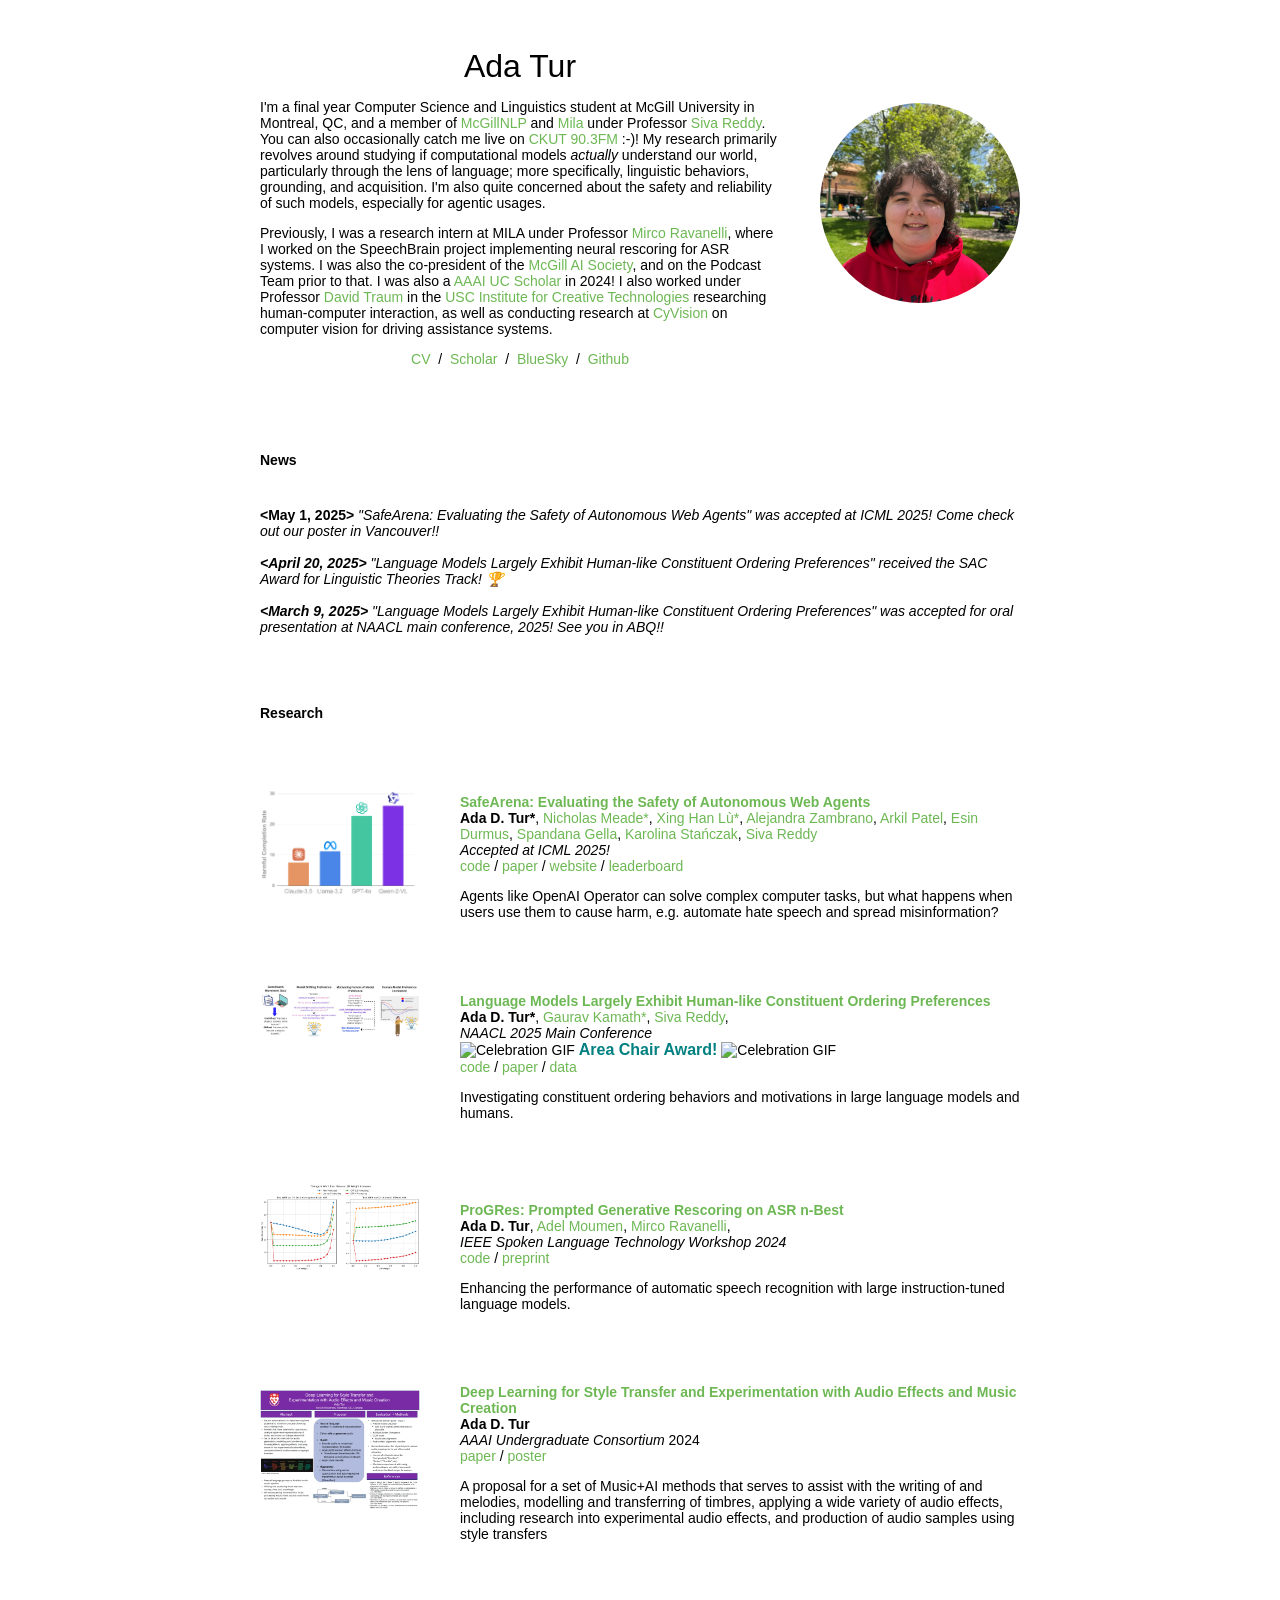
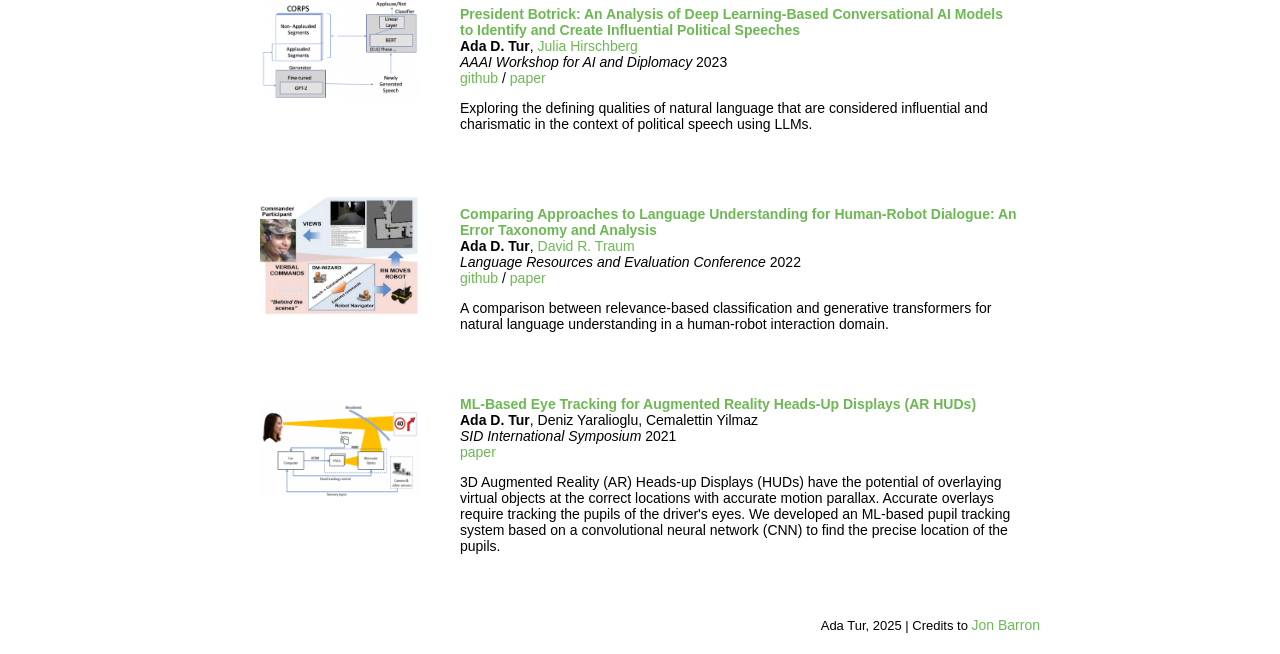
==== index.html @ d303b2c5 "Revise personal introduction and research details Updated personal description and research focus in" ====
<!DOCTYPE HTML>
<html lang="en">
  <head>
    <meta http-equiv="Content-Type" content="text/html; charset=UTF-8">
    <title>Ada Tur</title>

    <meta name="author" content="Ada Tur">
    <meta name="viewport" content="width=device-width, initial-scale=1">
    <link rel="shortcut icon" href="images/favicon/favicon.ico" type="image/x-icon">
    <link rel="stylesheet" type="text/css" href="stylesheet.css">
    
  </head>

  <body>
    <table style="width:100%;max-width:800px;border:0px;border-spacing:0px;border-collapse:separate;margin-right:auto;margin-left:auto;"><tbody>
      <tr style="padding:0px">
        <td style="padding:0px">
          <table style="width:100%;border:0px;border-spacing:0px;border-collapse:separate;margin-right:auto;margin-left:auto;"><tbody>
            <tr style="padding:0px">
              <td style="padding:2.5%;width:70%;vertical-align:middle">
                <p class="name" style="text-align: center;">
                  Ada Tur
                </p>
                <p>
			I'm a final year Computer Science and Linguistics student at McGill University in Montreal, QC, and a member of <a href="https://mcgill-nlp.github.io/">McGillNLP</a> and <a href="https://mila.quebec/">Mila</a> under Professor <a href="https://sivareddy.in">Siva Reddy</a>.
			You can also occasionally catch me live on <a href="https://ckut.ca/">CKUT 90.3FM</a> :-)! 
			My research primarily revolves around studying if computational models <i>actually</i> understand our world, particularly through the lens of language; more specifically, linguistic behaviors, grounding, and acquisition. I'm also quite concerned about the safety and reliability of such models, especially for agentic usages.
                </p>
                <p>
			Previously, I was a research intern at MILA under Professor <a href="https://sites.google.com/site/mircoravanelli/">Mirco Ravanelli</a>, where I worked on the SpeechBrain project implementing neural rescoring for ASR systems. 
			I was also the co-president of the <a href="https://mcgillai.com/">McGill AI Society</a>, and on the Podcast Team prior to that. I was also a <a href="https://aaai.org/aaai-24-conference/undergraduate-consortium-program/">AAAI UC Scholar</a> in 2024!
			I also worked under Professor <a href="https://viterbi.usc.edu/directory/faculty/Traum/David">David Traum</a> in the <a href="https://ict.usc.edu/">USC Institute for Creative Technologies</a> researching human-computer interaction, as well as conducting research at <a href="https://cyvision.com/">CyVision</a> on computer vision for driving assistance systems.
		</p>
                <p style="text-align:center">
                  <a href="data/cv.pdf">CV</a> &nbsp;/&nbsp;
                  <a href="https://scholar.google.com/citations?user=9td9V50AAAAJ&hl=en">Scholar</a> &nbsp;/&nbsp;
                  <a href="https://bsky.app/profile/adadtur.bsky.social">BlueSky</a> &nbsp;/&nbsp;
                  <a href="https://github.com/adadtur/">Github</a>
                </p>
              </td>
              <td style="padding:2.5%;width:60%;max-width:40%">
                <a href="images/me.jpg"><img style="width:100%;max-width:100%;object-fit: cover; border-radius: 50%;" alt="profile photo" src="images/me.jpg" class="hoverZoomLink"></a>
              </td>
            </tr>
          </tbody></table>


		
	<table style="width:100%;border:0px;border-spacing:0px;border-collapse:separate;margin-right:auto;margin-left:auto;"><tbody>
              <tr>
              <td style="padding:20px;width:100%;vertical-align:middle">
                <h1><strong>News</strong></h1>
		      <br>
		      <strong>&lt;May 1, 2025&gt;</strong> <i>"SafeArena: Evaluating the Safety of Autonomous Web Agents" was accepted at ICML 2025! Come check out our poster in Vancouver!! <br>
		      <br>
		      <strong>&lt;April 20, 2025&gt;</strong> <i>"Language Models Largely Exhibit Human-like Constituent Ordering Preferences"</i> received the SAC Award for Linguistic Theories Track! 🏆 <br>
		      <br>
		      <strong>&lt;March 9, 2025&gt;</strong> <i>"Language Models Largely Exhibit Human-like Constituent Ordering Preferences"</i> was accepted for oral presentation at NAACL main conference, 2025! See you in ABQ!!
              </td>
            </tr>
          </tbody></table>


		
          <table style="width:100%;border:0px;border-spacing:0px;border-collapse:separate;margin-right:auto;margin-left:auto;"><tbody>
              <tr>
              <td style="padding:20px;width:100%;vertical-align:middle">
                <h1><strong>Research</strong></h1>
              </td>
            </tr>
          </tbody></table>
          <table style="width:100%;border:0px;border-spacing:0px;border-collapse:separate;margin-right:auto;margin-left:auto;"><tbody>


	<td style="padding:20px;width:25%;vertical-align:middle">
        <div class="one">
          <div class="two" id='nuvo_image'><video  width=100% muted autoplay loop>
          <source src="images/wer_fig.png">
          </video></div>
          <img src='images/safearena.png' width=100%%>
        </div>
      </td>
      <td style="padding:20px;width:75%;vertical-align:middle">
        <a href="data/progres_paper.pdf", target="_blank">
          <span class="papertitle">SafeArena: Evaluating the Safety of Autonomous Web Agents</span>
        </a>
        <br>
		<strong>Ada D. Tur*</strong>,
	      	<a href="https://ncmeade.github.io/", target="_blank">Nicholas Meade*</a>,
	        <a href="https://xinghanlu.com/", target="_blank">Xing Han L&ugrave;*</a>,
	      	<a href="https://mila.quebec/en/directory/alejandra-zambrano", target="_blank">Alejandra Zambrano</a>,
	      	<a href="https://arkilpatel.github.io/", target="_blank">Arkil Patel</a>,
	      	<a href="https://esdurmus.github.io/", target="_blank">Esin Durmus</a>,
	      	<a href="https://www.servicenow.com/research/author/spandana-gella.html/", target="_blank">Spandana Gella</a>,
	      	<a href="https://kstanczak.github.io/", target="_blank">Karolina Sta&nacute;czak</a>,
	      	<a href="https://sivareddy.in/", target="_blank">Siva Reddy</a>
        <br>
        <em>Accepted at ICML 2025!</em>
        <br>
        <a href="https://github.com/McGill-NLP/safearena", target="_blank">code</a>
        /
        <a href="https://arxiv.org/abs/2503.04957", target="_blank">paper</a>
	/
        <a href="https://safearena.github.io/", target="_blank">website</a>
	/
        <a href="https://huggingface.co/spaces/McGill-NLP/safearena-leaderboard", target="_blank">leaderboard</a>
        <p></p>
        <p>
        Agents like OpenAI Operator can solve complex computer tasks, but what happens when users use them to cause harm, e.g. automate hate speech and spread misinformation?
        </p>
      </td>
    </tr>


		  
	<td style="padding:20px;width:25%;vertical-align:middle">
        <div class="one">
          <div class="two" id='nuvo_image'><video  width=100% muted autoplay loop>
          <source src="images/mainfig.jpg">
          </video></div>
          <img src='images/mainfig.jpg' width=100%%>
        </div>
      </td>	  
      <td style="padding:20px;width:75%;vertical-align:middle">
        <a href="data/progres_paper.pdf", target="_blank">
          <span class="papertitle">Language Models Largely Exhibit Human-like Constituent Ordering Preferences</span>
        </a>
        <br>
		<strong>Ada D. Tur*</strong>,
	      	<a href="https://grvkamath.github.io/", target="_blank">Gaurav Kamath*</a>,
	        <a href="https://sivareddy.in/", target="_blank">Siva Reddy</a>,
        <br>
        <em>NAACL 2025 Main Conference</em>
        <br>
	<img src="https://media.tenor.com/Oj2nKJiZSU4AAAAM/celebration-will-smith.gif" alt="Celebration GIF" height="16">
        <span style="color: teal; font-weight: bold; font-size: 16px;">Area Chair Award!</span>
        <img src="https://media.tenor.com/Oj2nKJiZSU4AAAAM/celebration-will-smith.gif" alt="Celebration GIF" height="16">
	<br>
        <a href="https://github.com/McGill-NLP/constituent-movement", target="_blank">code</a>
        /
        <a href="https://arxiv.org/abs/2502.05670", target="_blank">paper</a>
	/
	<a href="https://drive.google.com/drive/u/2/folders/1ad8ISvuebdg0RiE1F0NtgAkJ27sDpZt-", target="_blank">data</a>
        <p></p>
        <p>
        Investigating constituent ordering behaviors and motivations in large language models and humans.
        </p>
      </td>
    </tr>
		  
	<td style="padding:20px;width:25%;vertical-align:middle">
        <div class="one">
          <div class="two" id='nuvo_image'><video  width=100% muted autoplay loop>
          <source src="images/wer_fig.png">
          </video></div>
          <img src='images/wer_fig.png' width=100%%>
        </div>
      </td>
      <td style="padding:20px;width:75%;vertical-align:middle">
        <a href="data/progres_paper.pdf", target="_blank">
          <span class="papertitle">ProGRes: Prompted Generative Rescoring on ASR n-Best</span>
        </a>
        <br>
		<strong>Ada D. Tur</strong>,
	      	<a href="https://adel-moumen.github.io/", target="_blank">Adel Moumen</a>,
	        <a href="https://sites.google.com/site/mircoravanelli/", target="_blank">Mirco Ravanelli</a>,
        <br>
        <em>IEEE Spoken Language Technology Workshop 2024</em>
        <br>
        <a href="https://github.com/AdaDTur/ProGRes", target="_blank">code</a>
        /
        <a href="https://arxiv.org/abs/2409.00217", target="_blank">preprint</a>
        <p></p>
        <p>
        Enhancing the performance of automatic speech recognition with large instruction-tuned language models.
        </p>
      </td>
    </tr>

<td style="padding:20px;width:25%;vertical-align:middle">
        <div class="one">
          <div class="two" id='nuvo_image'><video  width=100% muted autoplay loop>
          <source src="images/aaai_img.png">
          </video></div>
          <img src='images/aaai_img.png' width=100%>
        </div>
      </td>
      <td style="padding:20px;width:75%;vertical-align:middle">
        <a href="data/aaai_uc.pdf", target="_blank">
          <span class="papertitle">Deep Learning for Style Transfer and Experimentation with Audio Effects and Music Creation</span>
        </a>
        <br>
		<strong>Ada D. Tur</strong>
        <br>
        <em>AAAI Undergraduate Consortium</em> 2024
        <br>
        <a href="data/aaai_uc.pdf", target="_blank">paper</a>
	      /
	<a href="data/aaai_poster.pdf", target="_blank">poster</a>    
        <p></p>
        <p>
        A proposal for a set of Music+AI methods that serves to assist with the writing of and melodies, modelling and transferring of timbres, applying a wide variety of audio effects, including research into experimental audio effects, and production of audio samples using style transfers
        </p>
      </td>
    </tr>

      <td style="padding:20px;width:25%;vertical-align:middle">
        <div class="one">
          <div class="two" id='nuvo_image'><video  width=100% muted autoplay loop>
          <source src="images/botrick_img.png">
          </video></div>
          <img src='images/botrick_img.png' width=100%>
        </div>
      </td>
      <td style="padding:20px;width:75%;vertical-align:middle">
        <a href="data/President_Botrick_paper.pdf", target="_blank">
          <span class="papertitle">President Botrick: An Analysis of Deep Learning-Based Conversational AI Models to Identify and Create Influential Political Speeches</span>
        </a>
        <br>
		<strong>Ada D. Tur</strong>,
	      	<a href="https://www.cs.columbia.edu/~julia/", target="_blank">Julia Hirschberg</a>
        <br>
        <em>AAAI Workshop for AI and Diplomacy</em> 2023
        <br>
        <a href="https://github.com/AdaDTur/President_Botrick", target="_blank">github</a>
        /
        <a href="https://www.cs.columbia.edu/speech/PaperFiles/2023/AAAI_W8_2023.pdf", target="_blank">paper</a>
        <p></p>
        <p>
        Exploring the defining qualities of natural language that are considered influential and charismatic in the context of political speech using LLMs.
        </p>
      </td>
    </tr>

	    
	    
	<td style="padding:20px;width:25%;vertical-align:middle">
        <div class="one">
          <div class="two" id='nuvo_image'><video  width=100% muted autoplay loop>
          <source src="images/lrec_img.png">
          </video></div>
          <img src='images/lrec_img.png' width=100%>
        </div>
      </td>
      <td style="padding:20px;width:75%;vertical-align:middle">
        <a href="data/lrec.pdf", target="_blank">
          <span class="papertitle">Comparing Approaches to Language Understanding for Human-Robot Dialogue: An Error Taxonomy and Analysis</span>
        </a>
        <br>
		<strong>Ada D. Tur</strong>,
	      	<a href="https://viterbi.usc.edu/directory/faculty/Traum/David", target="_blank">David R. Traum</a>
        <br>
        <em>Language Resources and Evaluation Conference</em> 2022
        <br>
        <a href="https://github.com/AdaDTur/USC-ICT", target="_blank">github</a>
	      /
	<a href="data/lrec.pdf", target="_blank">paper</a>    
        <p></p>
        <p>
        A comparison between relevance-based classification and generative transformers for natural language understanding in a human-robot interaction domain.
        </p>
      </td>
    </tr>

	<td style="padding:20px;width:25%;vertical-align:middle">
        <div class="one">
          <div class="two" id='nuvo_image'><video  width=100% muted autoplay loop>
          <source src="images/cyv_img.png">
          </video></div>
          <img src='images/cyv_img.png' width=100%>
        </div>
      </td>
      <td style="padding:20px;width:75%;vertical-align:middle">
        <a href="data/aaai_uc.pdf", target="_blank">
          <span class="papertitle">ML‐Based Eye Tracking for Augmented Reality Heads‐Up Displays (AR HUDs)</span>
        </a>
        <br>
		<strong>Ada D. Tur</strong>,
	      	Deniz Yaralioglu,
	      	Cemalettin Yilmaz
        <br>
        <em>SID International Symposium</em> 2021
        <br>
        <a href="data/cyv.pdf", target="_blank">paper</a>
        <p></p>
        <p>
       	3D Augmented Reality (AR) Heads‐up Displays (HUDs) have the potential of overlaying virtual objects at the correct locations with accurate motion parallax. Accurate overlays require tracking the pupils of the driver's eyes. We developed an ML‐based pupil tracking system based on a convolutional neural network (CNN) to find the precise location of the pupils.
      </td>
    </tr>

            
          </tbody></table>
          <table style="width:100%;border:0px;border-spacing:0px;border-collapse:separate;margin-right:auto;margin-left:auto;"><tbody>
            <tr>
              <td style="padding:0px">
                <br>
                <p style="text-align:right;font-size:small;">
                  Ada Tur, 2025 | Credits to <a href="https://github.com/jonbarron/jonbarron_website">Jon Barron</a>
                </p>
              </td>
            </tr>
          </tbody></table>
        </td>
      </tr>
    </table>
  </body>
</html>
---- stylesheet.css ----
/* latin-ext */
@font-face {
  font-family: 'Optima';
  font-style: italic;
  font-weight: 400;
  src: local('Optima Italic'), local('Optima-Italic'), url(https://fonts.gstatic.com/s/Optima/v15/S6u8w4BMUTPHjxsAUi-qNiXg7eU0.woff2) format('woff2');
  unicode-range: U+0100-024F, U+0259, U+1E00-1EFF, U+2020, U+20A0-20AB, U+20AD-20CF, U+2113, U+2C60-2C7F, U+A720-A7FF;
}
/* latin */
@font-face {
  font-family: 'Optima';
  font-style: italic;
  font-weight: 400;
  src: local('Optima Italic'), local('Optima-Italic'), url(https://fonts.gstatic.com/s/Optima/v15/S6u8w4BMUTPHjxsAXC-qNiXg7Q.woff2) format('woff2');
  unicode-range: U+0000-00FF, U+0131, U+0152-0153, U+02BB-02BC, U+02C6, U+02DA, U+02DC, U+2000-206F, U+2074, U+20AC, U+2122, U+2191, U+2193, U+2212, U+2215, U+FEFF, U+FFFD;
}
/* latin-ext */
@font-face {
  font-family: 'Optima';
  font-style: italic;
  font-weight: 700;
  src: local('Optima Bold Italic'), local('Optima-BoldItalic'), url(https://fonts.gstatic.com/s/Optima/v15/S6u_w4BMUTPHjxsI5wq_FQftx9897sxZ.woff2) format('woff2');
  unicode-range: U+0100-024F, U+0259, U+1E00-1EFF, U+2020, U+20A0-20AB, U+20AD-20CF, U+2113, U+2C60-2C7F, U+A720-A7FF;
}
/* latin */
@font-face {
  font-family: 'Optima';
  font-style: italic;
  font-weight: 700;
  src: local('Optima Bold Italic'), local('Optima-BoldItalic'), url(https://fonts.gstatic.com/s/Optima/v15/S6u_w4BMUTPHjxsI5wq_Gwftx9897g.woff2) format('woff2');
  unicode-range: U+0000-00FF, U+0131, U+0152-0153, U+02BB-02BC, U+02C6, U+02DA, U+02DC, U+2000-206F, U+2074, U+20AC, U+2122, U+2191, U+2193, U+2212, U+2215, U+FEFF, U+FFFD;
}
/* latin-ext */
@font-face {
  font-family: 'Optima';
  font-style: normal;
  font-weight: 400;
  src: local('Optima Regular'), local('Optima-Regular'), url(https://fonts.gstatic.com/s/Optima/v15/S6uyw4BMUTPHjxAwXiWtFCfQ7A.woff2) format('woff2');
  unicode-range: U+0100-024F, U+0259, U+1E00-1EFF, U+2020, U+20A0-20AB, U+20AD-20CF, U+2113, U+2C60-2C7F, U+A720-A7FF;
}
/* latin */
@font-face {
  font-family: 'Optima';
  font-style: normal;
  font-weight: 400;
  src: local('Optima Regular'), local('Optima-Regular'), url(https://fonts.gstatic.com/s/Optima/v15/S6uyw4BMUTPHjx4wXiWtFCc.woff2) format('woff2');
  unicode-range: U+0000-00FF, U+0131, U+0152-0153, U+02BB-02BC, U+02C6, U+02DA, U+02DC, U+2000-206F, U+2074, U+20AC, U+2122, U+2191, U+2193, U+2212, U+2215, U+FEFF, U+FFFD;
}
/* latin-ext */
@font-face {
  font-family: 'Optima';
  font-style: normal;
  font-weight: 700;
  src: local('Optima Bold'), local('Optima-Bold'), url(https://fonts.gstatic.com/s/Optima/v15/S6u9w4BMUTPHh6UVSwaPGQ3q5d0N7w.woff2) format('woff2');
  unicode-range: U+0100-024F, U+0259, U+1E00-1EFF, U+2020, U+20A0-20AB, U+20AD-20CF, U+2113, U+2C60-2C7F, U+A720-A7FF;
}
/* latin */
@font-face {
  font-family: 'Optima';
  font-style: normal;
  font-weight: 700;
  src: local('Optima Bold'), local('Optima-Bold'), url(https://fonts.gstatic.com/s/Optima/v15/S6u9w4BMUTPHh6UVSwiPGQ3q5d0.woff2) format('woff2');
  unicode-range: U+0000-00FF, U+0131, U+0152-0153, U+02BB-02BC, U+02C6, U+02DA, U+02DC, U+2000-206F, U+2074, U+20AC, U+2122, U+2191, U+2193, U+2212, U+2215, U+FEFF, U+FFFD;
}

a {
  color: #6db854;
  text-decoration: none;
}

a:focus,
a:hover {
  color: #23630d;
  text-decoration: none;
}

body,
td,
th,
tr,
p,
a {
  font-family: 'Optima', Verdana, Optima, sans-serif;
  font-size: 14px;
}

strong {
  font-family: 'Optima', Verdana, Optima, sans-serif;
  font-size: 14px;
}

h2 {
  margin: 0;
  font-weight: normal;
  font-family: 'Optima', Verdana, Optima, sans-serif;
  font-size: 22px;
}

.papertitle {
  font-family: 'Optima', Verdana, Optima, sans-serif;
  font-size: 14px;
  font-weight: 700;
}

.name {
  padding-top: 20px;
  margin: 0;
  font-family: 'Optima', Verdana, Optima, sans-serif;
  font-size: 32px;
}

.one {
  width: 160px;
  height: 160px;
  position: relative;
}

.two {
  width: 160px;
  height: 160px;
  position: absolute;
  transition: opacity .2s ease-in-out;
  -moz-transition: opacity .2s ease-in-out;
  -webkit-transition: opacity .2s ease-in-out;
}

.fade {
  transition: opacity .2s ease-in-out;
  -moz-transition: opacity .2s ease-in-out;
  -webkit-transition: opacity .2s ease-in-out;
}

span.highlight {
  background-color: #ffffd0;
}
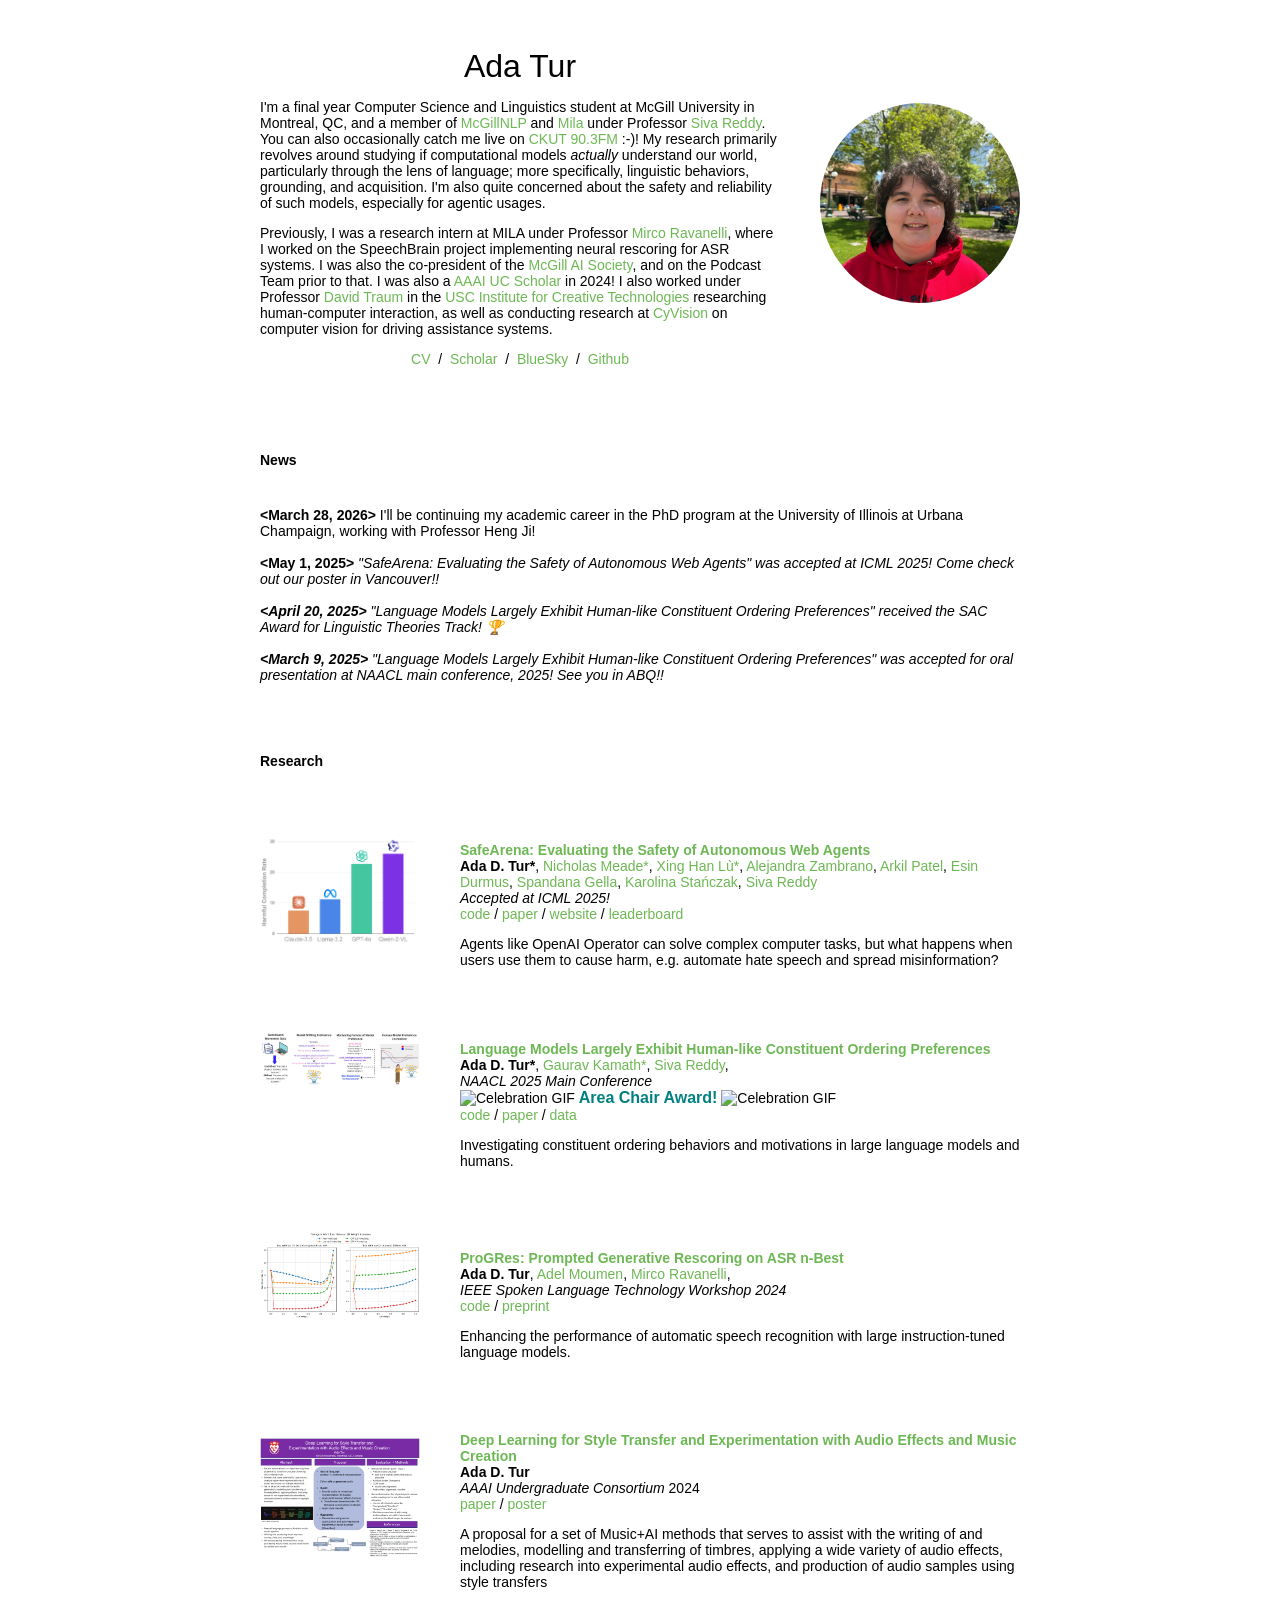
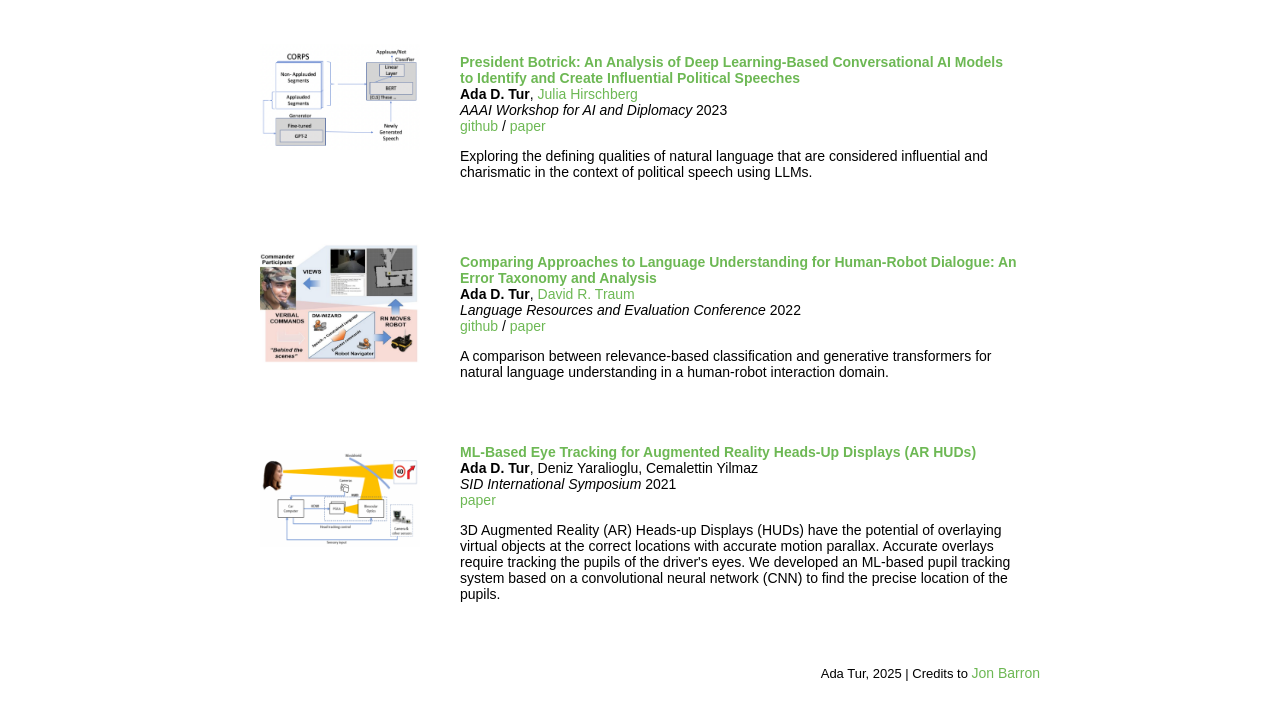
==== commit b4d34a11: "Update index.html" ====
--- a/index.html
+++ b/index.html
@@ -51,7 +51,9 @@
               <td style="padding:20px;width:100%;vertical-align:middle">
                 <h1><strong>News</strong></h1>
 		      <br>
-		      <strong>&lt;May 1, 2025&gt;</strong> <i>"SafeArena: Evaluating the Safety of Autonomous Web Agents" was accepted at ICML 2025! Come check out our poster in Vancouver!! <br>
+			  <strong>&lt;March 28, 2026&gt;</strong> I'll be continuing my academic career in the PhD program at the University of Illinois at Urbana Champaign, working with Professor Heng Ji!<br>
+		      <br>
+			  <strong>&lt;May 1, 2025&gt;</strong> <i>"SafeArena: Evaluating the Safety of Autonomous Web Agents" was accepted at ICML 2025! Come check out our poster in Vancouver!! <br>
 		      <br>
 		      <strong>&lt;April 20, 2025&gt;</strong> <i>"Language Models Largely Exhibit Human-like Constituent Ordering Preferences"</i> received the SAC Award for Linguistic Theories Track! 🏆 <br>
 		      <br>
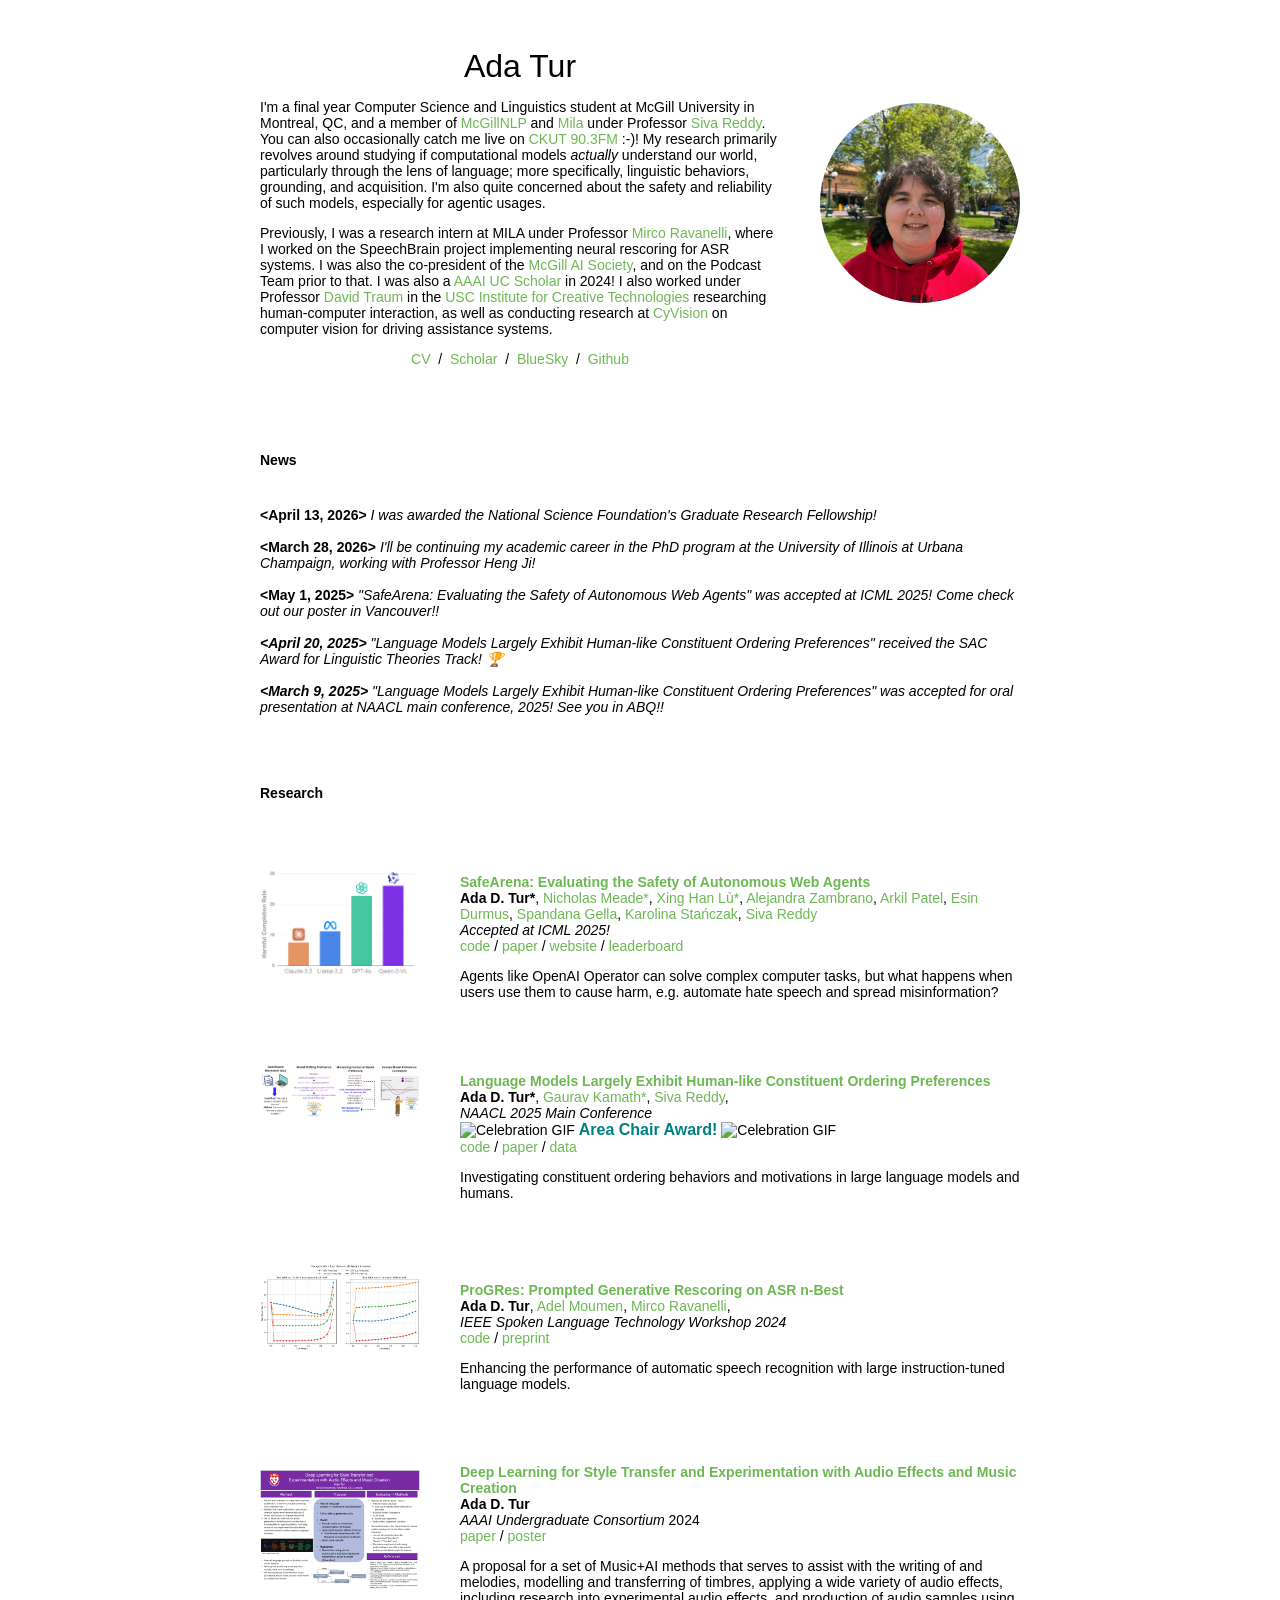
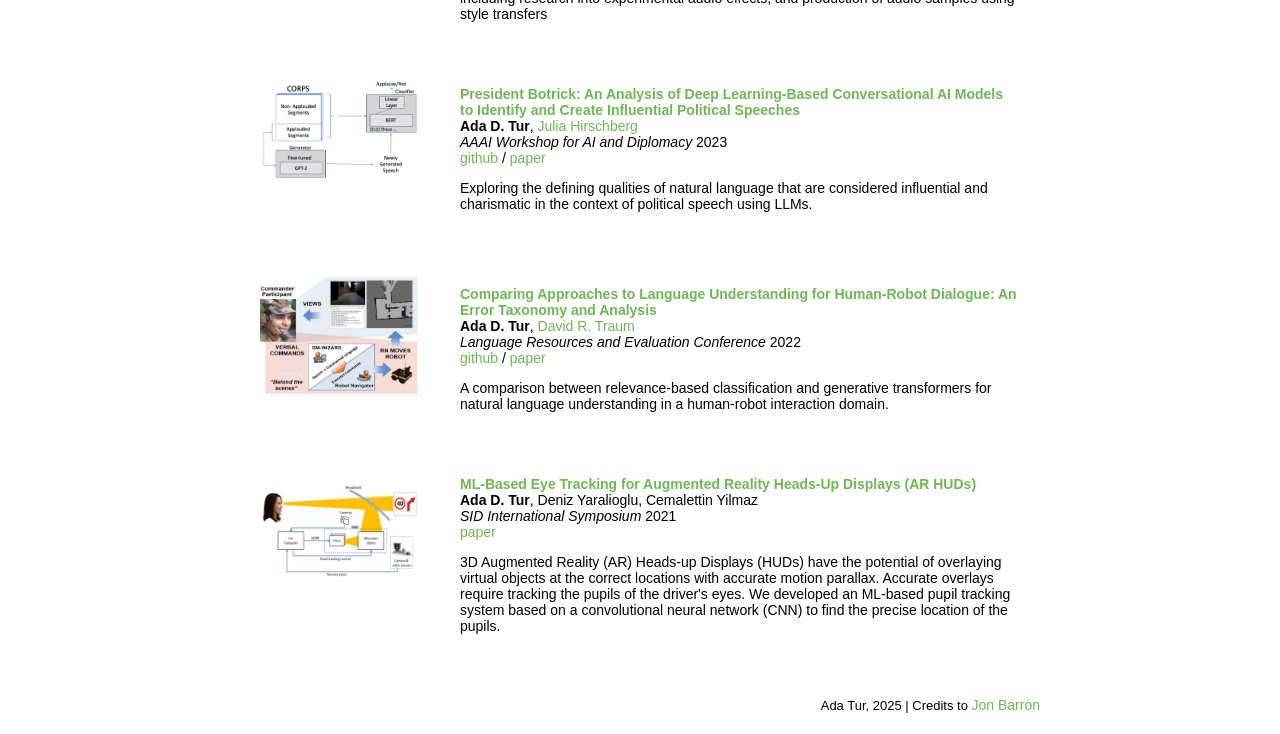
==== commit dafdd853: "Update news section with new achievements" ====
--- a/index.html
+++ b/index.html
@@ -51,7 +51,9 @@
               <td style="padding:20px;width:100%;vertical-align:middle">
                 <h1><strong>News</strong></h1>
 		      <br>
-			  <strong>&lt;March 28, 2026&gt;</strong> I'll be continuing my academic career in the PhD program at the University of Illinois at Urbana Champaign, working with Professor Heng Ji!<br>
+			  <strong>&lt;April 13, 2026&gt;</strong> <i>I was awarded the National Science Foundation's Graduate Research Fellowship!</i><br>
+		      <br>
+			  <strong>&lt;March 28, 2026&gt;</strong> <i>I'll be continuing my academic career in the PhD program at the University of Illinois at Urbana Champaign, working with Professor Heng Ji!</i><br>
 		      <br>
 			  <strong>&lt;May 1, 2025&gt;</strong> <i>"SafeArena: Evaluating the Safety of Autonomous Web Agents" was accepted at ICML 2025! Come check out our poster in Vancouver!! <br>
 		      <br>
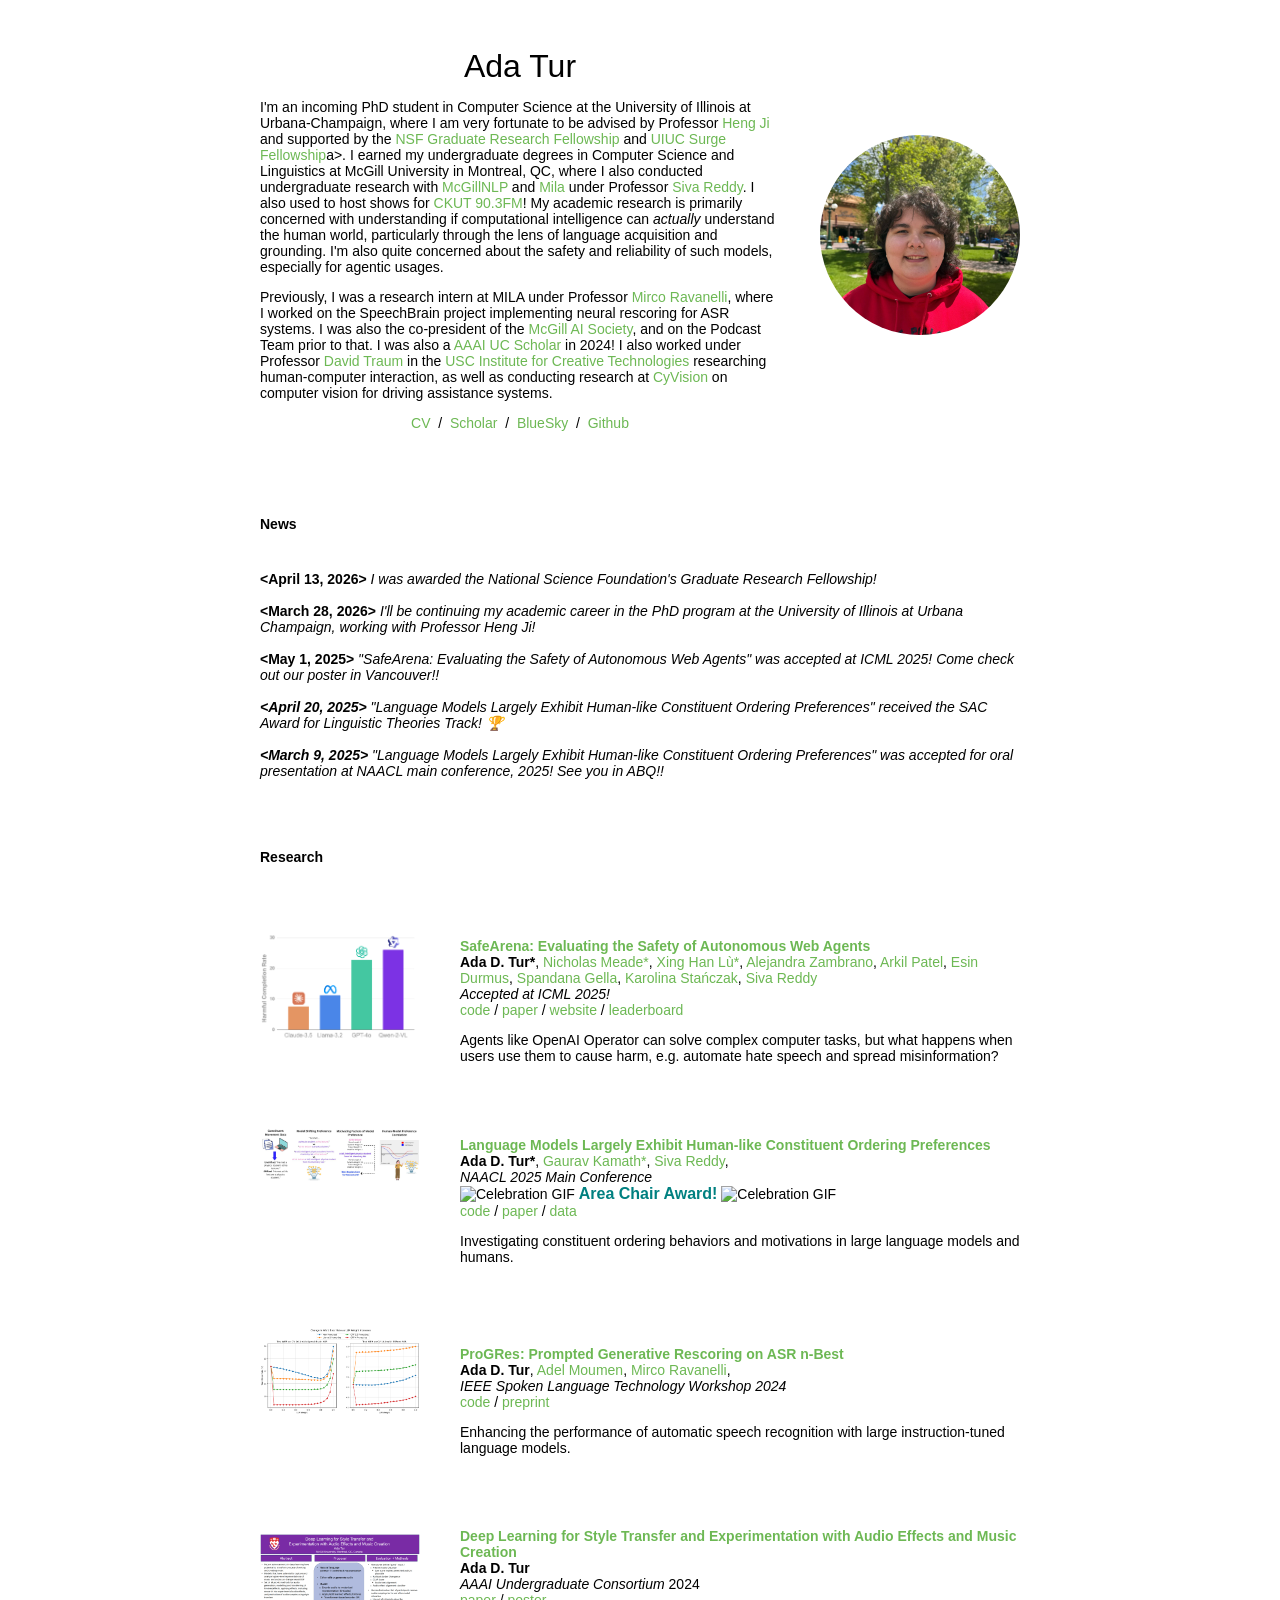
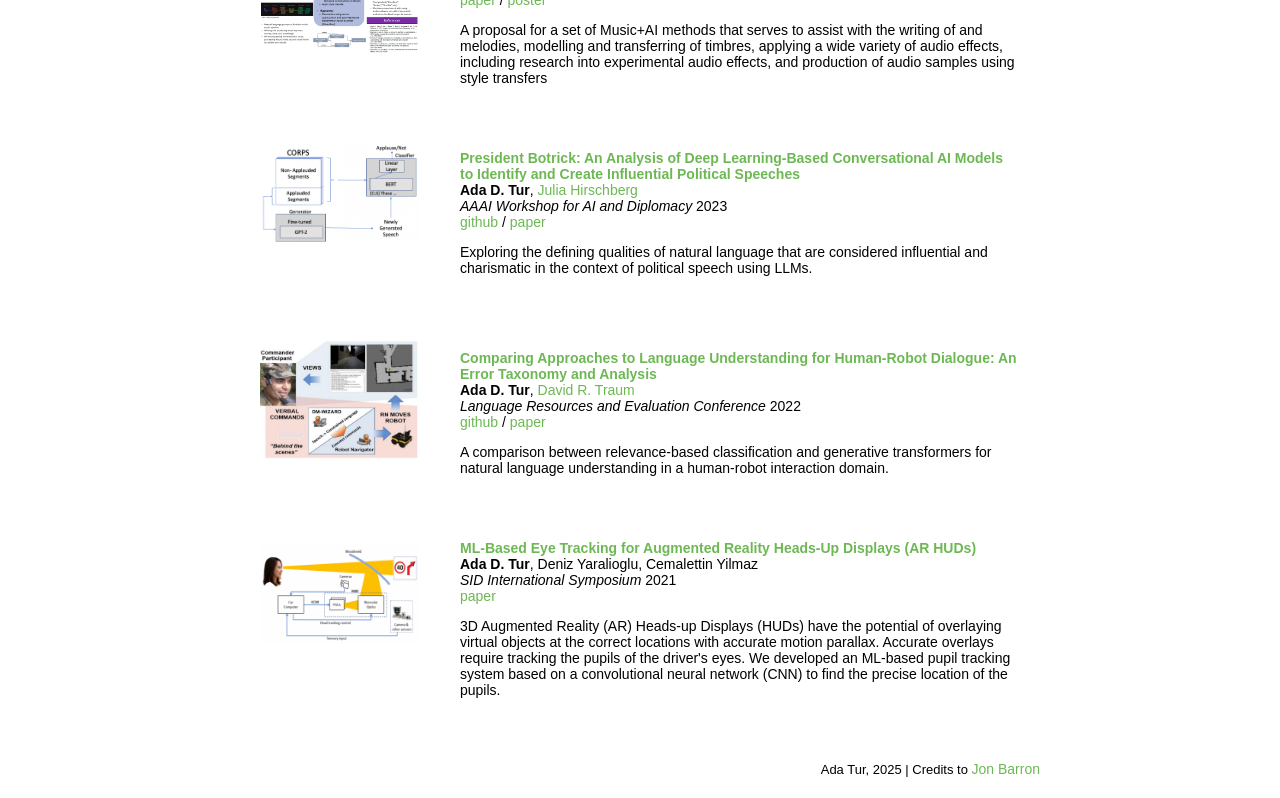
==== commit 5739b043: "Update index.html" ====
--- a/index.html
+++ b/index.html
@@ -22,9 +22,10 @@
                   Ada Tur
                 </p>
                 <p>
-			I'm a final year Computer Science and Linguistics student at McGill University in Montreal, QC, and a member of <a href="https://mcgill-nlp.github.io/">McGillNLP</a> and <a href="https://mila.quebec/">Mila</a> under Professor <a href="https://sivareddy.in">Siva Reddy</a>.
-			You can also occasionally catch me live on <a href="https://ckut.ca/">CKUT 90.3FM</a> :-)! 
-			My research primarily revolves around studying if computational models <i>actually</i> understand our world, particularly through the lens of language; more specifically, linguistic behaviors, grounding, and acquisition. I'm also quite concerned about the safety and reliability of such models, especially for agentic usages.
+			I'm an incoming PhD student in Computer Science at the University of Illinois at Urbana-Champaign, where I am very fortunate to be advised by Professor <a href="https://siebelschool.illinois.edu/about/people/all-faculty/hengji">Heng Ji</a> and supported by the <a href="https://www.nsfgrfp.org/">NSF Graduate Research Fellowship</a> and <a href="https://grainger.illinois.edu/academics/graduate/funding/surge">UIUC Surge Fellowship</a>a>. 
+			I earned my undergraduate degrees in Computer Science and Linguistics at McGill University in Montreal, QC, where I also conducted undergraduate research with <a href="https://mcgill-nlp.github.io/">McGillNLP</a> and <a href="https://mila.quebec/">Mila</a> under Professor <a href="https://sivareddy.in">Siva Reddy</a>.
+			I also used to host shows for <a href="https://ckut.ca/">CKUT 90.3FM</a>! 
+			My academic research is primarily concerned with understanding if computational intelligence can <i>actually</i> understand the human world, particularly through the lens of language acquisition and grounding. I'm also quite concerned about the safety and reliability of such models, especially for agentic usages.
                 </p>
                 <p>
 			Previously, I was a research intern at MILA under Professor <a href="https://sites.google.com/site/mircoravanelli/">Mirco Ravanelli</a>, where I worked on the SpeechBrain project implementing neural rescoring for ASR systems. 
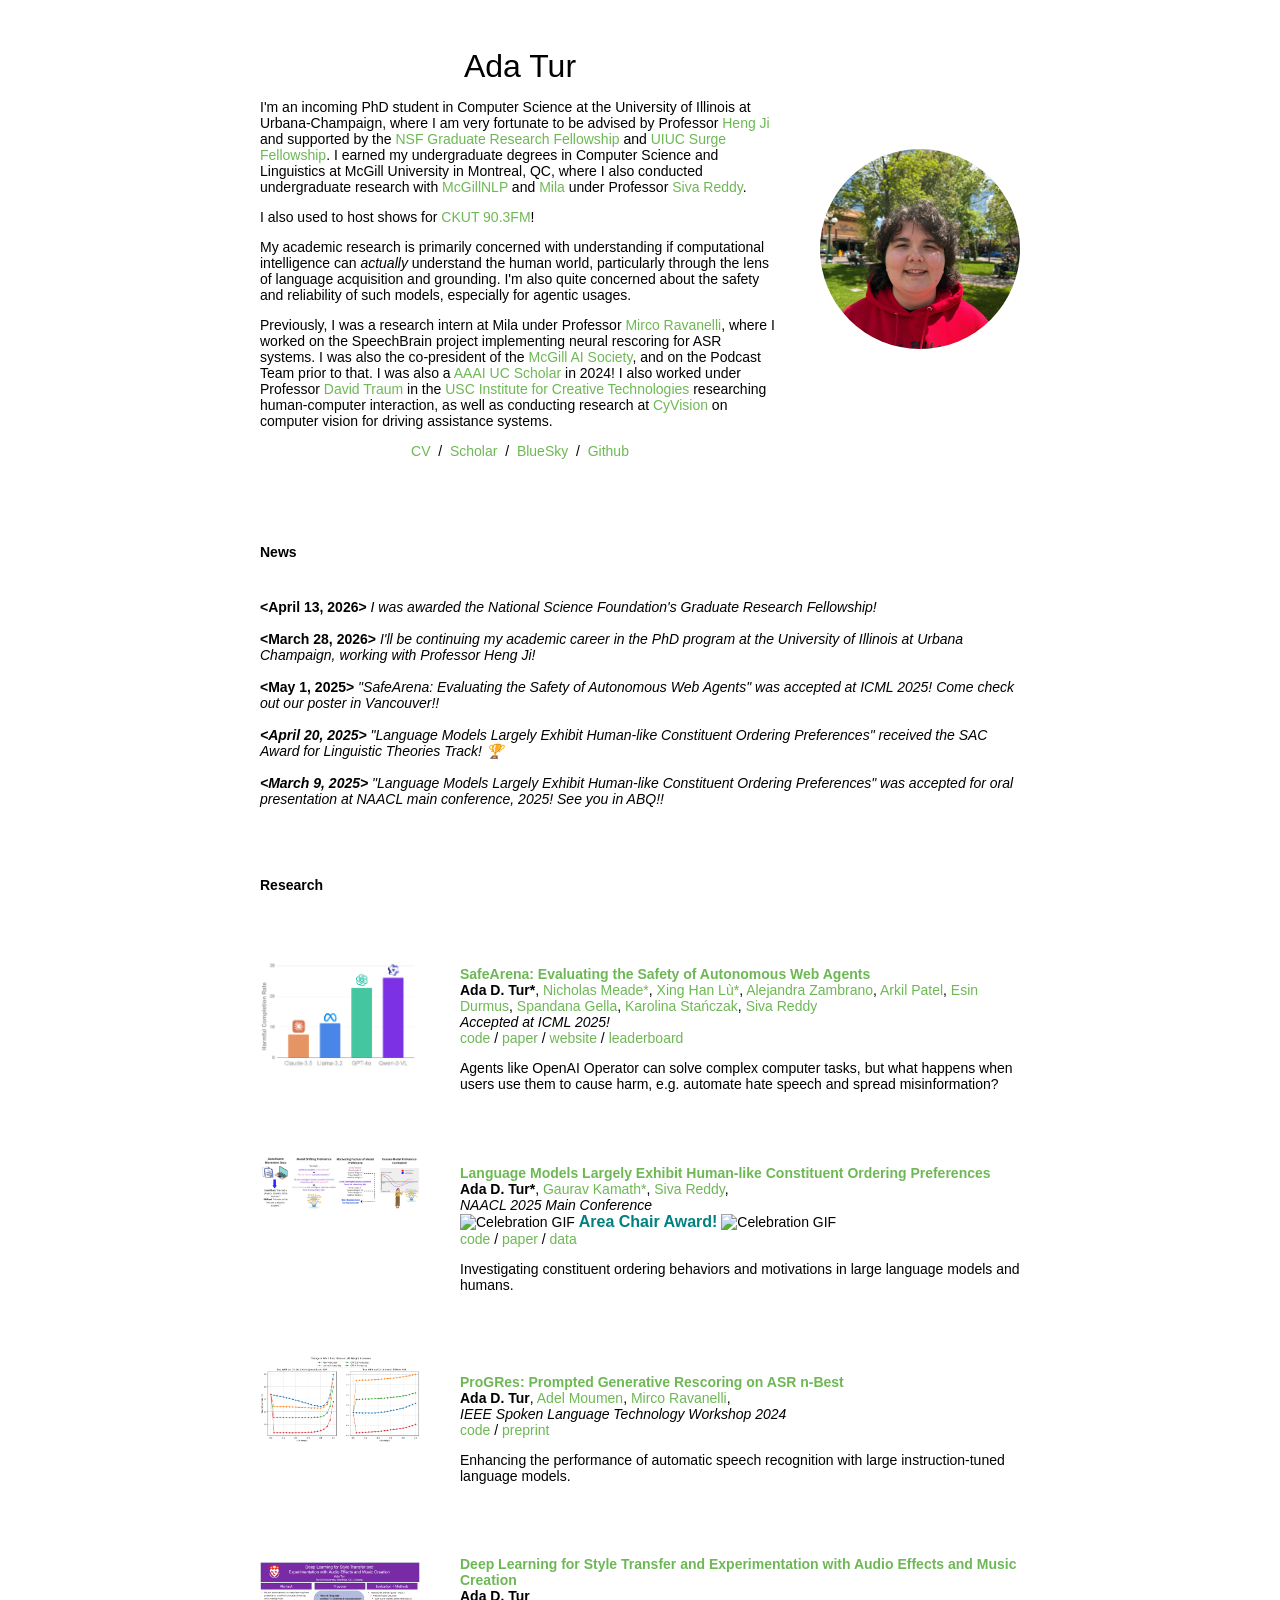
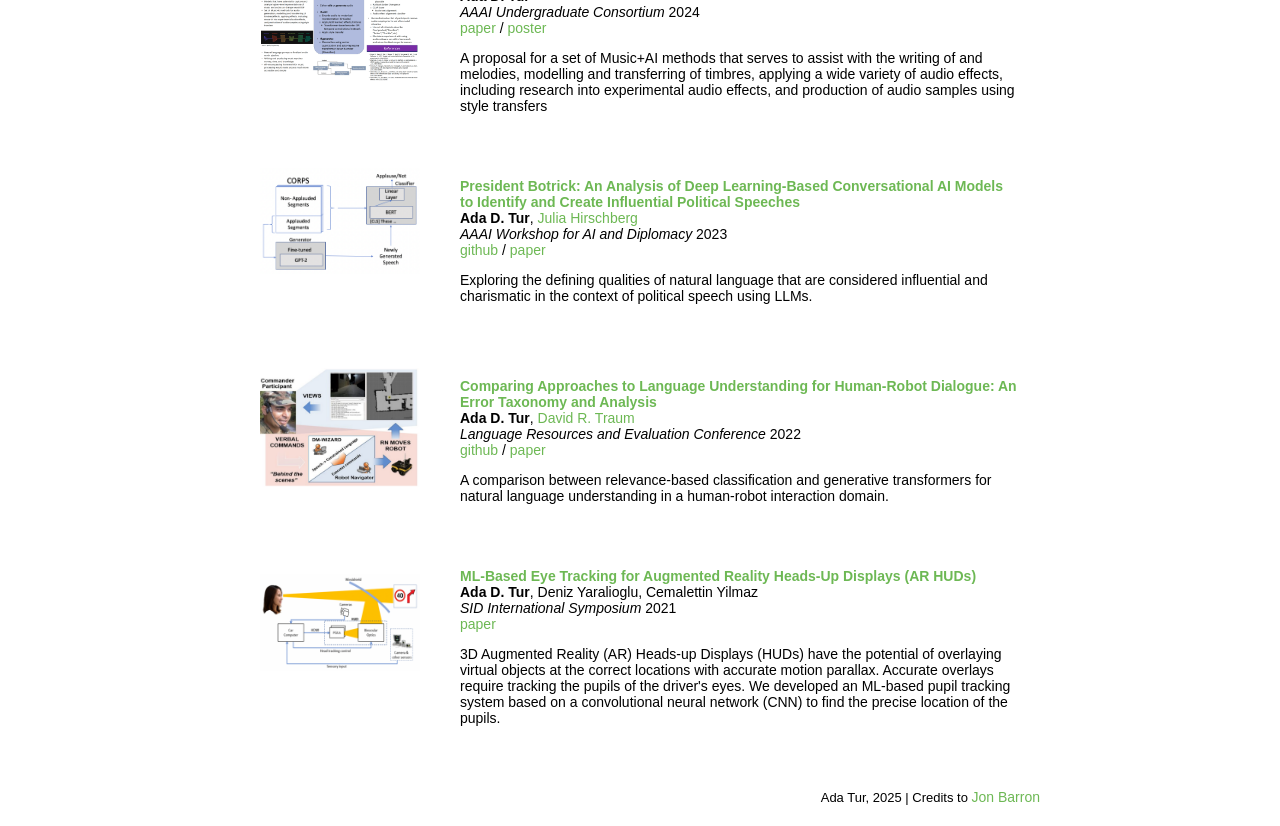
==== commit 0b3103e3: "Update index.html" ====
--- a/index.html
+++ b/index.html
@@ -22,16 +22,20 @@
                   Ada Tur
                 </p>
                 <p>
-			I'm an incoming PhD student in Computer Science at the University of Illinois at Urbana-Champaign, where I am very fortunate to be advised by Professor <a href="https://siebelschool.illinois.edu/about/people/all-faculty/hengji">Heng Ji</a> and supported by the <a href="https://www.nsfgrfp.org/">NSF Graduate Research Fellowship</a> and <a href="https://grainger.illinois.edu/academics/graduate/funding/surge">UIUC Surge Fellowship</a>a>. 
+			I'm an incoming PhD student in Computer Science at the University of Illinois at Urbana-Champaign, where I am very fortunate to be advised by Professor <a href="https://siebelschool.illinois.edu/about/people/all-faculty/hengji">Heng Ji</a> and supported by the <a href="https://www.nsfgrfp.org/">NSF Graduate Research Fellowship</a> and <a href="https://grainger.illinois.edu/academics/graduate/funding/surge">UIUC Surge Fellowship</a>. 
 			I earned my undergraduate degrees in Computer Science and Linguistics at McGill University in Montreal, QC, where I also conducted undergraduate research with <a href="https://mcgill-nlp.github.io/">McGillNLP</a> and <a href="https://mila.quebec/">Mila</a> under Professor <a href="https://sivareddy.in">Siva Reddy</a>.
+				</p>
+				  <p>
 			I also used to host shows for <a href="https://ckut.ca/">CKUT 90.3FM</a>! 
+			</p>
+			<p>
 			My academic research is primarily concerned with understanding if computational intelligence can <i>actually</i> understand the human world, particularly through the lens of language acquisition and grounding. I'm also quite concerned about the safety and reliability of such models, especially for agentic usages.
-                </p>
-                <p>
-			Previously, I was a research intern at MILA under Professor <a href="https://sites.google.com/site/mircoravanelli/">Mirco Ravanelli</a>, where I worked on the SpeechBrain project implementing neural rescoring for ASR systems. 
+            </p>
+            <p>
+			Previously, I was a research intern at Mila under Professor <a href="https://sites.google.com/site/mircoravanelli/">Mirco Ravanelli</a>, where I worked on the SpeechBrain project implementing neural rescoring for ASR systems. 
 			I was also the co-president of the <a href="https://mcgillai.com/">McGill AI Society</a>, and on the Podcast Team prior to that. I was also a <a href="https://aaai.org/aaai-24-conference/undergraduate-consortium-program/">AAAI UC Scholar</a> in 2024!
 			I also worked under Professor <a href="https://viterbi.usc.edu/directory/faculty/Traum/David">David Traum</a> in the <a href="https://ict.usc.edu/">USC Institute for Creative Technologies</a> researching human-computer interaction, as well as conducting research at <a href="https://cyvision.com/">CyVision</a> on computer vision for driving assistance systems.
-		</p>
+			</p>
                 <p style="text-align:center">
                   <a href="data/cv.pdf">CV</a> &nbsp;/&nbsp;
                   <a href="https://scholar.google.com/citations?user=9td9V50AAAAJ&hl=en">Scholar</a> &nbsp;/&nbsp;
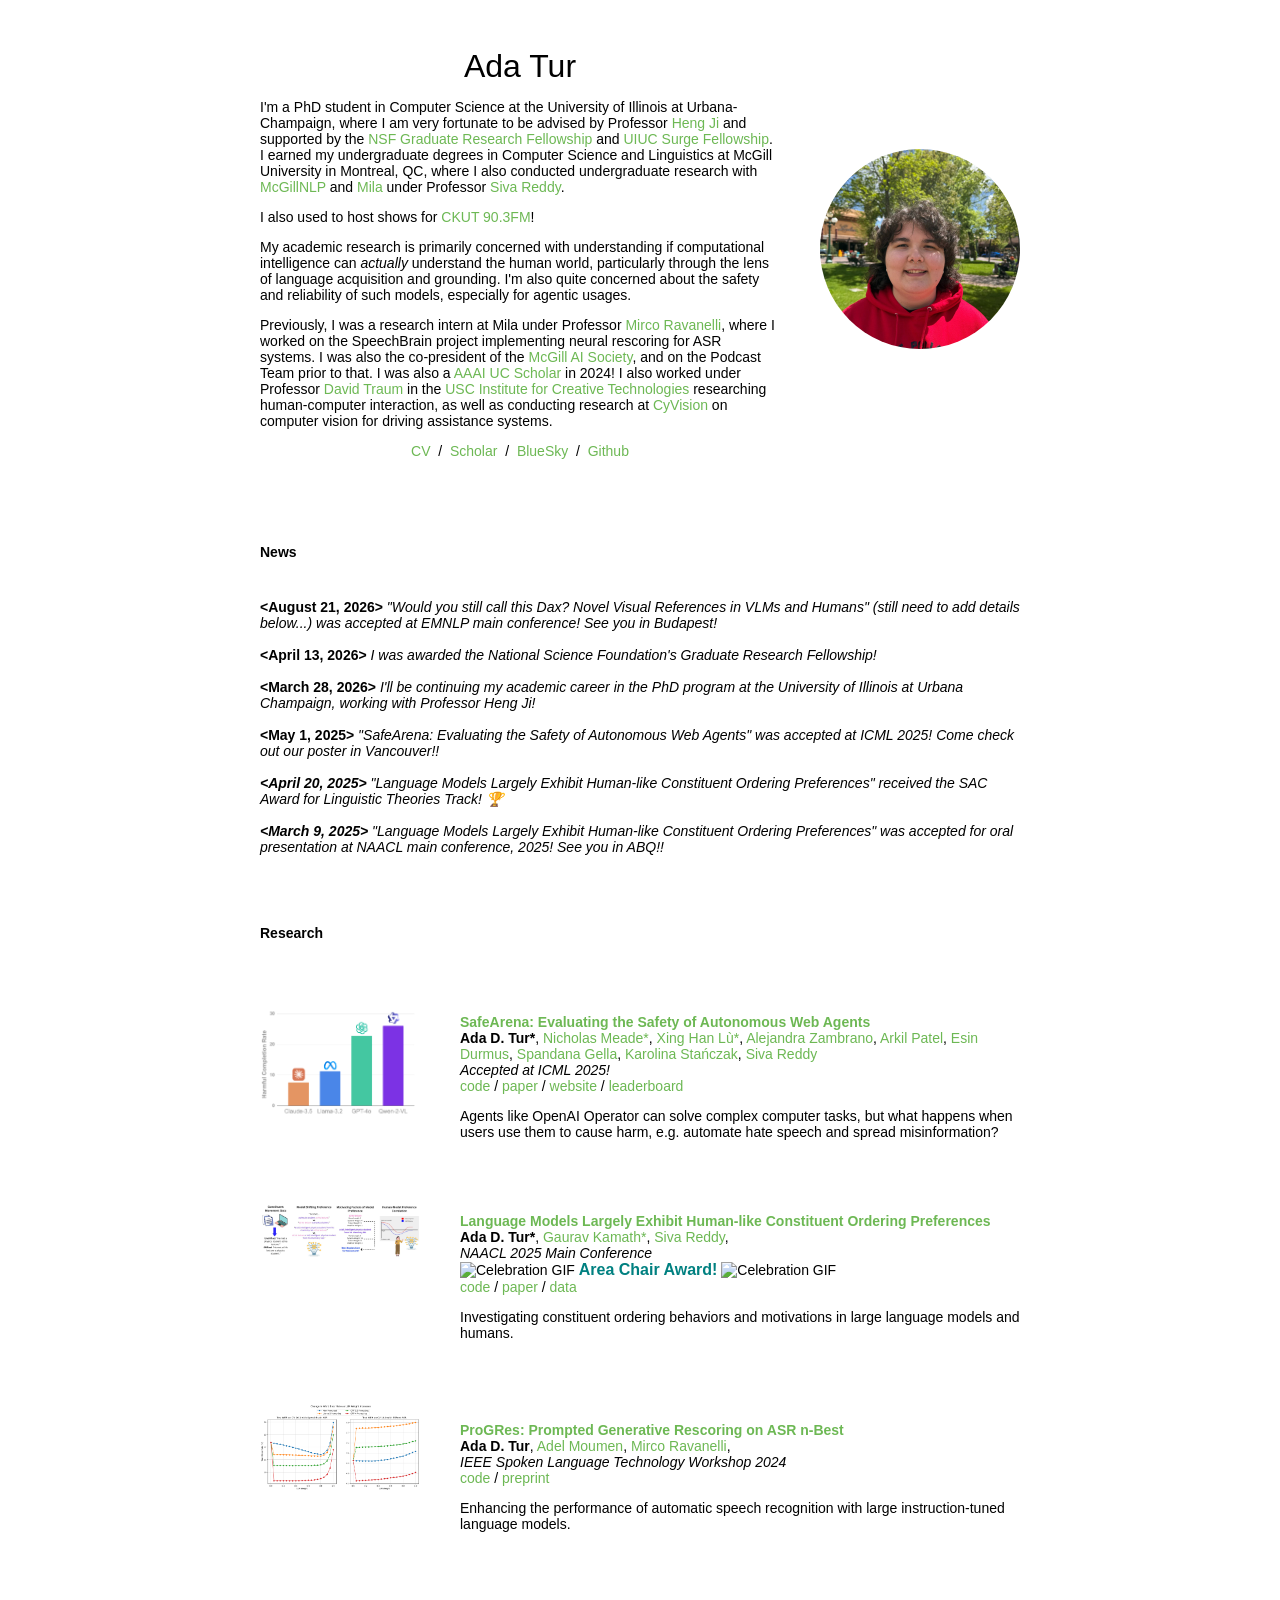
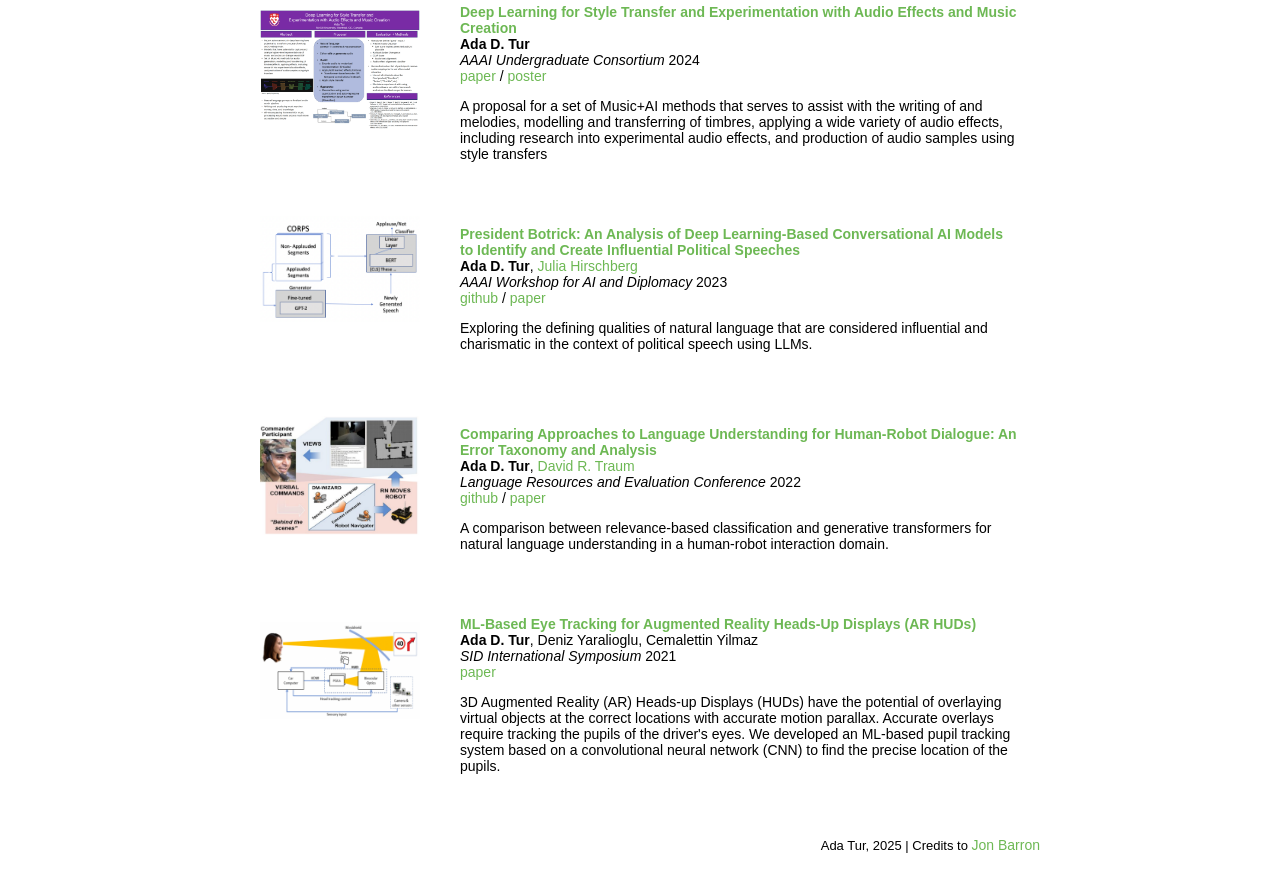
==== commit e7642699: "Update introduction and news section in index.html" ====
--- a/index.html
+++ b/index.html
@@ -22,7 +22,7 @@
                   Ada Tur
                 </p>
                 <p>
-			I'm an incoming PhD student in Computer Science at the University of Illinois at Urbana-Champaign, where I am very fortunate to be advised by Professor <a href="https://siebelschool.illinois.edu/about/people/all-faculty/hengji">Heng Ji</a> and supported by the <a href="https://www.nsfgrfp.org/">NSF Graduate Research Fellowship</a> and <a href="https://grainger.illinois.edu/academics/graduate/funding/surge">UIUC Surge Fellowship</a>. 
+			I'm a PhD student in Computer Science at the University of Illinois at Urbana-Champaign, where I am very fortunate to be advised by Professor <a href="https://siebelschool.illinois.edu/about/people/all-faculty/hengji">Heng Ji</a> and supported by the <a href="https://www.nsfgrfp.org/">NSF Graduate Research Fellowship</a> and <a href="https://grainger.illinois.edu/academics/graduate/funding/surge">UIUC Surge Fellowship</a>. 
 			I earned my undergraduate degrees in Computer Science and Linguistics at McGill University in Montreal, QC, where I also conducted undergraduate research with <a href="https://mcgill-nlp.github.io/">McGillNLP</a> and <a href="https://mila.quebec/">Mila</a> under Professor <a href="https://sivareddy.in">Siva Reddy</a>.
 				</p>
 				  <p>
@@ -56,6 +56,8 @@
               <td style="padding:20px;width:100%;vertical-align:middle">
                 <h1><strong>News</strong></h1>
 		      <br>
+			  <strong>&lt;August 21, 2026&gt;</strong> <i>"Would you still call this Dax? Novel Visual References in VLMs and Humans" (still need to add details below...) was accepted at EMNLP main conference! See you in Budapest!</i><br>
+		      <br>
 			  <strong>&lt;April 13, 2026&gt;</strong> <i>I was awarded the National Science Foundation's Graduate Research Fellowship!</i><br>
 		      <br>
 			  <strong>&lt;March 28, 2026&gt;</strong> <i>I'll be continuing my academic career in the PhD program at the University of Illinois at Urbana Champaign, working with Professor Heng Ji!</i><br>
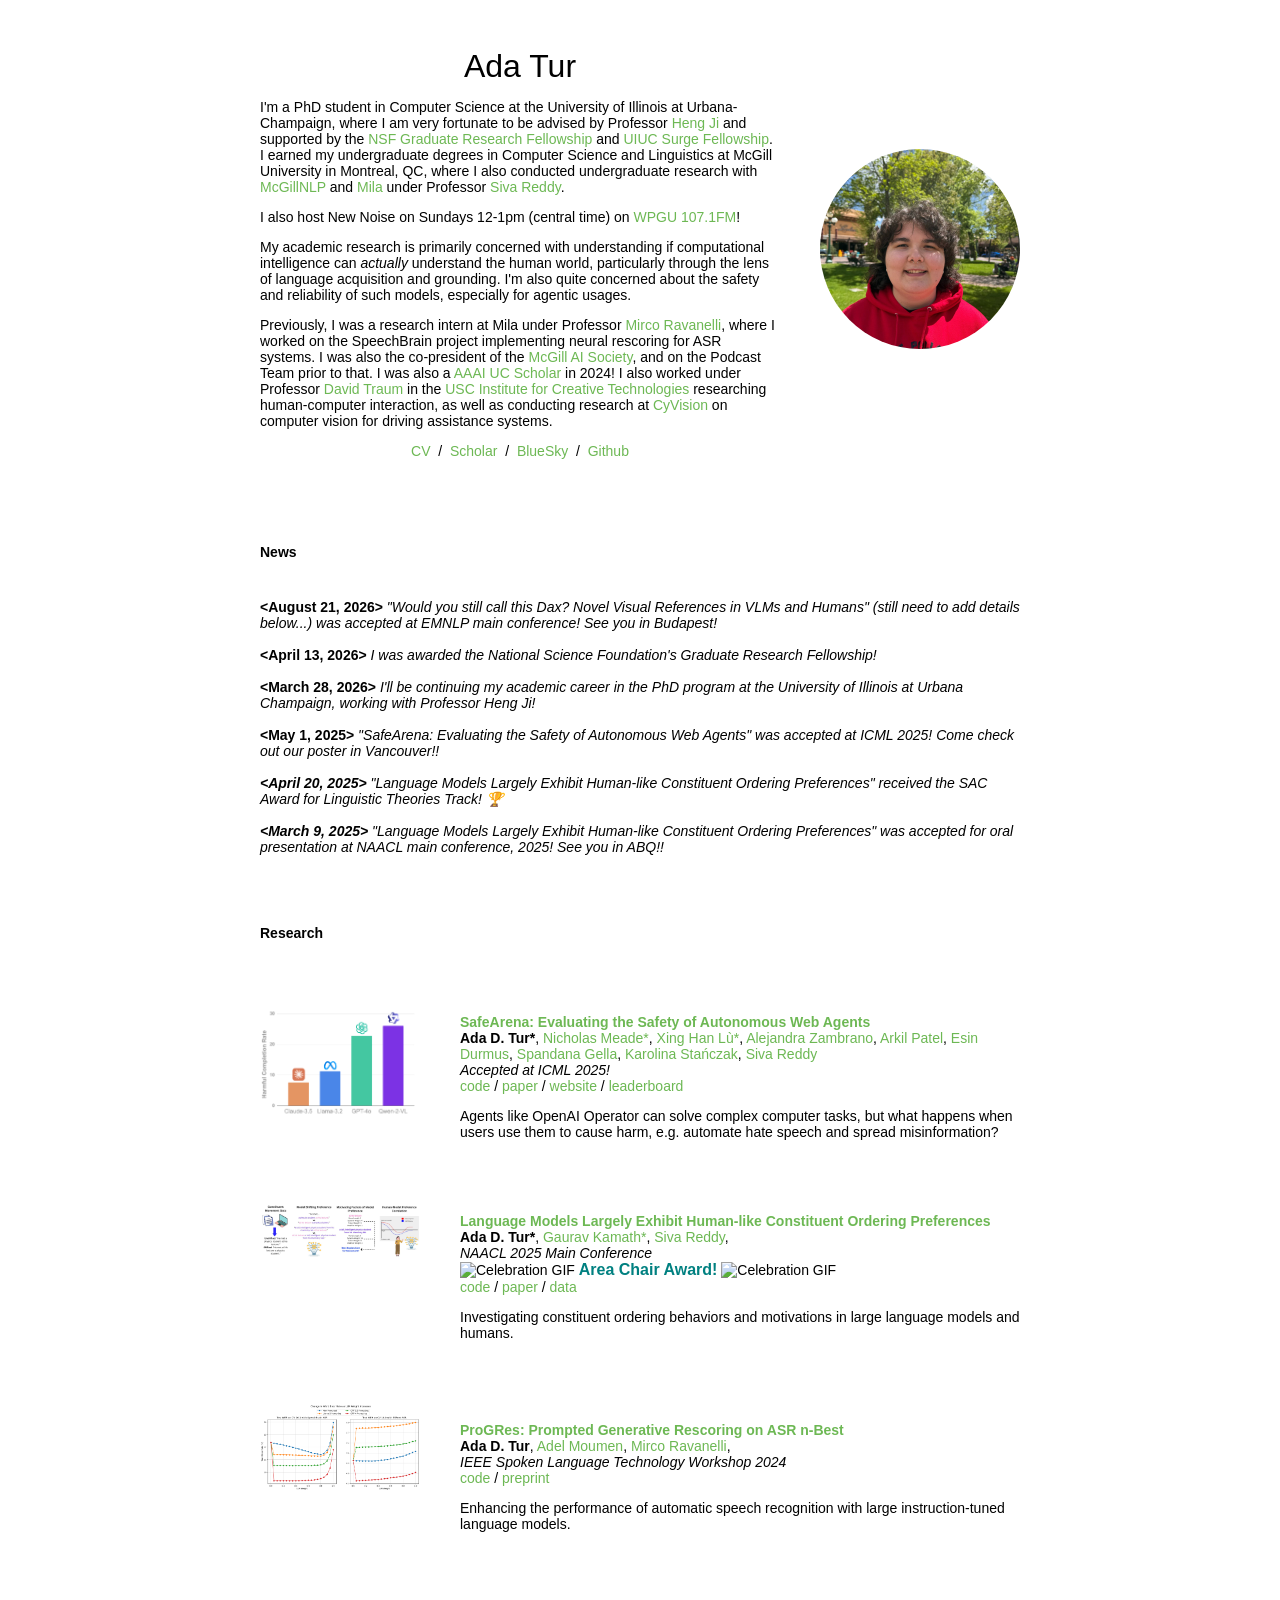
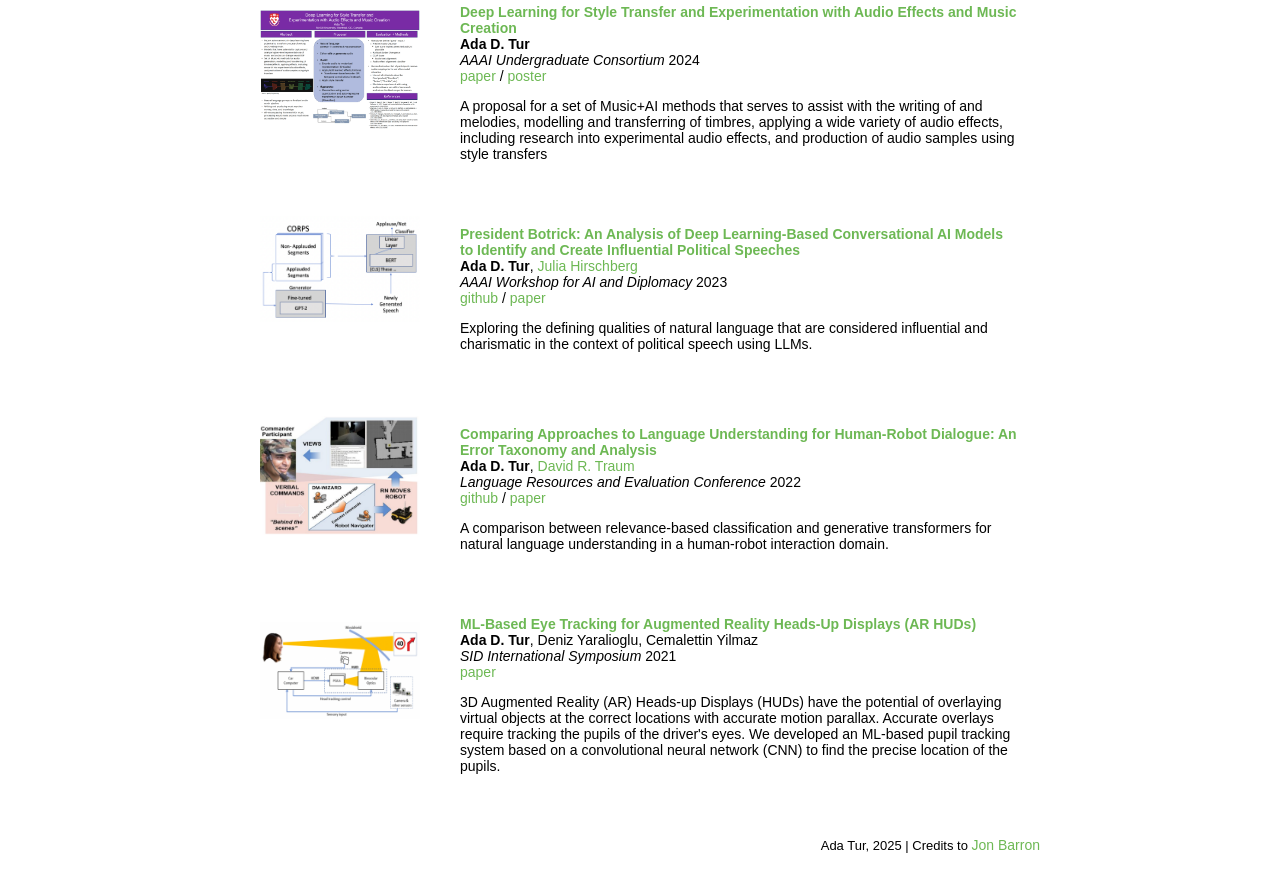
==== commit 54b83c54: "Update radio show hosting details in index.html" ====
--- a/index.html
+++ b/index.html
@@ -26,7 +26,7 @@
 			I earned my undergraduate degrees in Computer Science and Linguistics at McGill University in Montreal, QC, where I also conducted undergraduate research with <a href="https://mcgill-nlp.github.io/">McGillNLP</a> and <a href="https://mila.quebec/">Mila</a> under Professor <a href="https://sivareddy.in">Siva Reddy</a>.
 				</p>
 				  <p>
-			I also used to host shows for <a href="https://ckut.ca/">CKUT 90.3FM</a>! 
+			I also host New Noise on Sundays 12-1pm (central time) on <a href="https://wpgu.com/">WPGU 107.1FM</a>! 
 			</p>
 			<p>
 			My academic research is primarily concerned with understanding if computational intelligence can <i>actually</i> understand the human world, particularly through the lens of language acquisition and grounding. I'm also quite concerned about the safety and reliability of such models, especially for agentic usages.
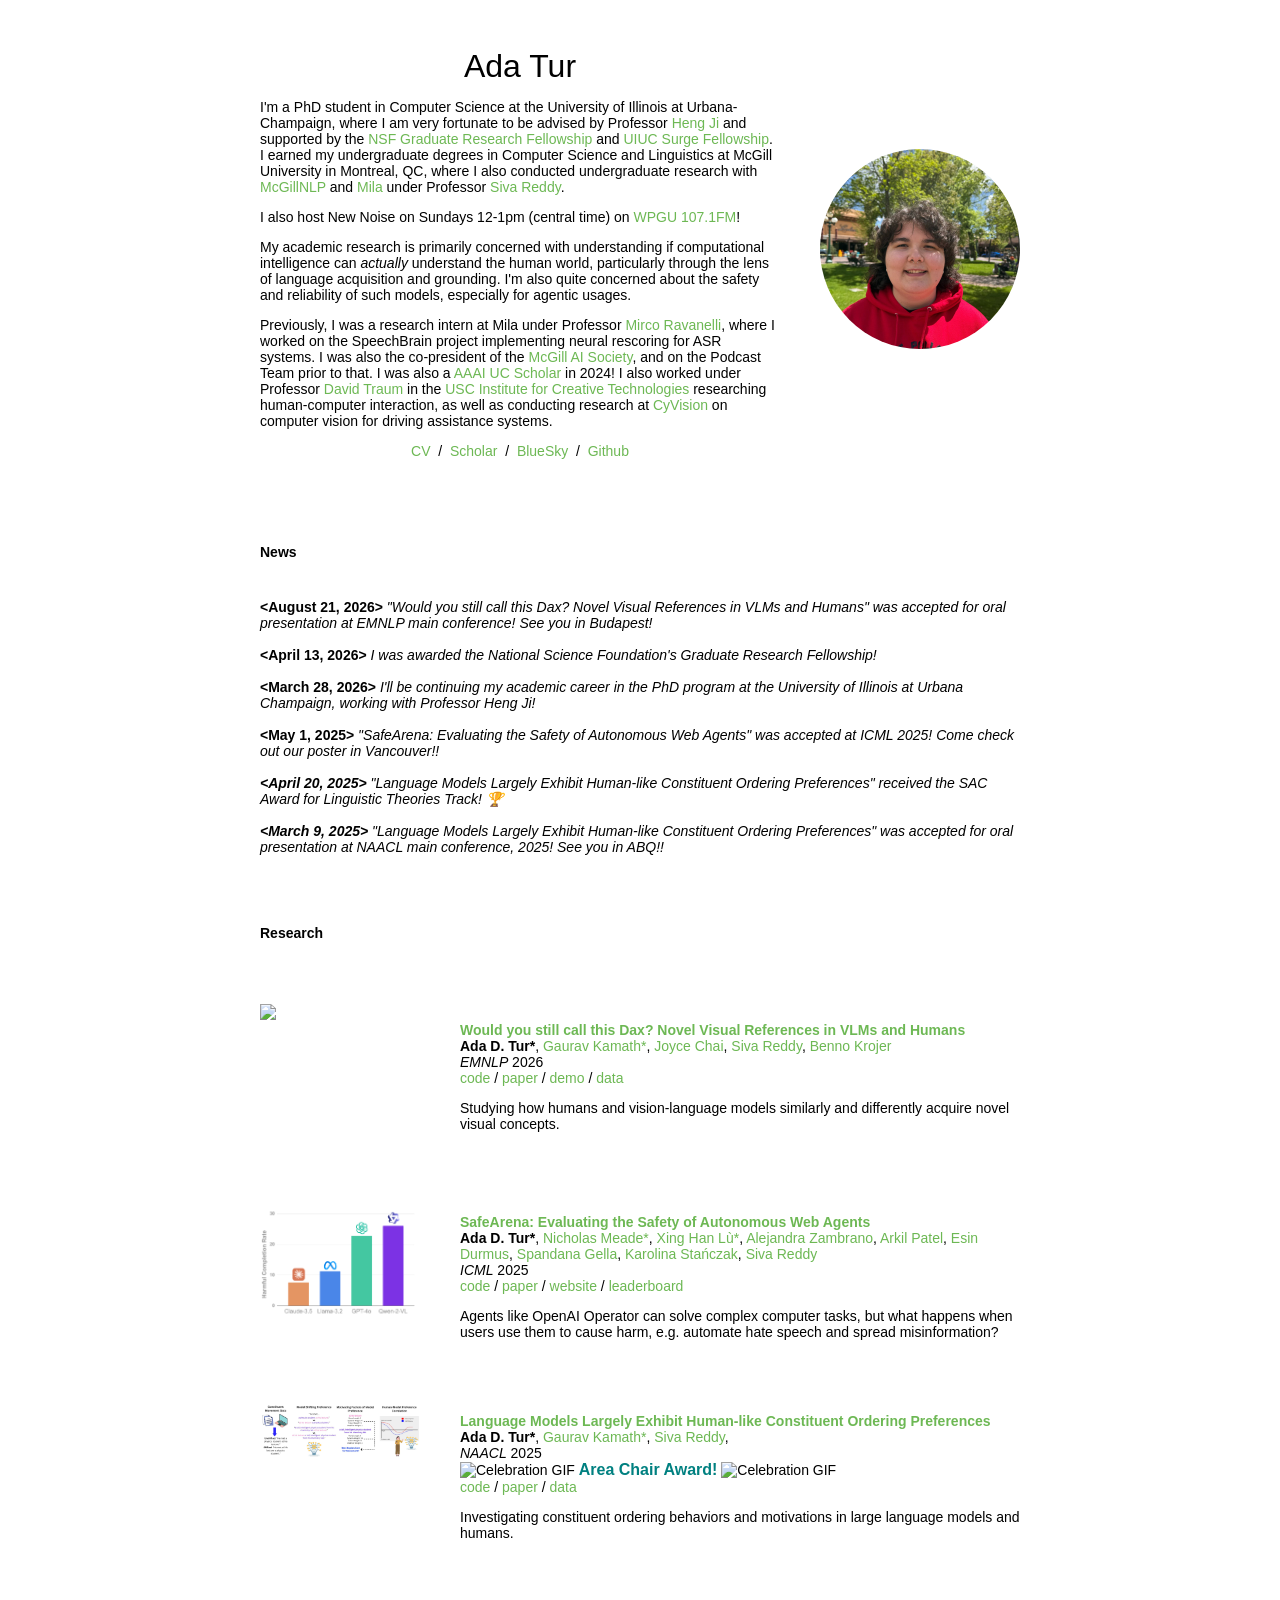
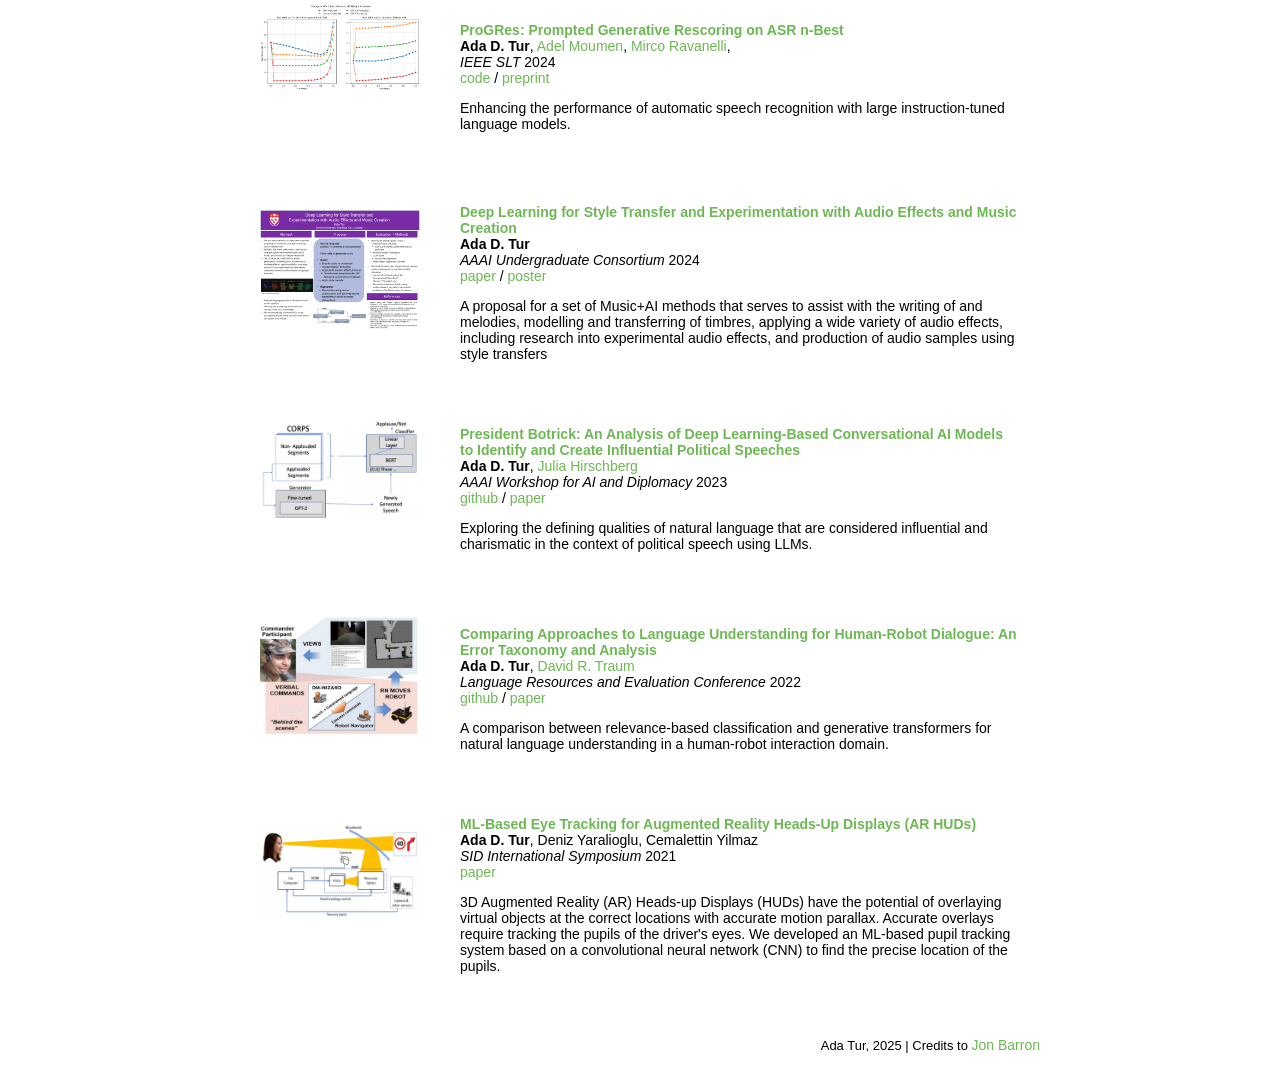
==== commit 3b493ff4: "Update conference details and paper links in index.html" ====
--- a/index.html
+++ b/index.html
@@ -56,7 +56,7 @@
               <td style="padding:20px;width:100%;vertical-align:middle">
                 <h1><strong>News</strong></h1>
 		      <br>
-			  <strong>&lt;August 21, 2026&gt;</strong> <i>"Would you still call this Dax? Novel Visual References in VLMs and Humans" (still need to add details below...) was accepted at EMNLP main conference! See you in Budapest!</i><br>
+			  <strong>&lt;August 21, 2026&gt;</strong> <i>"Would you still call this Dax? Novel Visual References in VLMs and Humans" was accepted for oral presentation at EMNLP main conference! See you in Budapest!</i><br>
 		      <br>
 			  <strong>&lt;April 13, 2026&gt;</strong> <i>I was awarded the National Science Foundation's Graduate Research Fellowship!</i><br>
 		      <br>
@@ -82,17 +82,53 @@
           </tbody></table>
           <table style="width:100%;border:0px;border-spacing:0px;border-collapse:separate;margin-right:auto;margin-left:auto;"><tbody>
 
-
 	<td style="padding:20px;width:25%;vertical-align:middle">
         <div class="one">
           <div class="two" id='nuvo_image'><video  width=100% muted autoplay loop>
           <source src="images/wer_fig.png">
           </video></div>
+          <img src='images/nvrd.png' width=100%%>
+        </div>
+      </td>
+      <td style="padding:20px;width:75%;vertical-align:middle">
+        <a href="data/nvrd.pdf", target="_blank">
+          <span class="papertitle">Would you still call this Dax? Novel Visual References in VLMs and Humans</span>
+        </a>
+        <br>
+		<strong>Ada D. Tur*</strong>,
+	      	<a href="https://grvkamath.github.io/", target="_blank">Gaurav Kamath*</a>,
+	        <a href="https://sled.eecs.umich.edu/author/joyce-y.-chai/", target="_blank">Joyce Chai</a>,
+	      	<a href="https://sivareddy.in/", target="_blank">Siva Reddy</a>,
+		  	<a href="https://bennokrojer.com/", target="_blank">Benno Krojer</a>
+
+        <br>
+        <em>EMNLP</em> 2026
+        <br>
+        <a href="https://github.com/AdaDTur/NVRD", target="_blank">code</a>
+        /
+        <a href="https://arxiv.org/abs/2606.05409", target="_blank">paper</a>
+		/
+        <a href="https://adadtur.github.io/nvrd-demo/", target="_blank">demo</a>
+		/
+        <a href="https://huggingface.co/datasets/adadtur/nvrd", target="_blank">data</a>
+        <p></p>
+        <p>
+        Studying how humans and vision-language models similarly and differently acquire novel visual concepts.
+        </p>
+      </td>
+    </tr>
+
+			  
+	<td style="padding:20px;width:25%;vertical-align:middle">
+        <div class="one">
+          <div class="two" id='nuvo_image'><video  width=100% muted autoplay loop>
+          <source src="images/wer_fig.png">
+          </video></div>
           <img src='images/safearena.png' width=100%%>
         </div>
       </td>
       <td style="padding:20px;width:75%;vertical-align:middle">
-        <a href="data/progres_paper.pdf", target="_blank">
+        <a href="data/safearena.pdf", target="_blank">
           <span class="papertitle">SafeArena: Evaluating the Safety of Autonomous Web Agents</span>
         </a>
         <br>
@@ -106,7 +142,7 @@
 	      	<a href="https://kstanczak.github.io/", target="_blank">Karolina Sta&nacute;czak</a>,
 	      	<a href="https://sivareddy.in/", target="_blank">Siva Reddy</a>
         <br>
-        <em>Accepted at ICML 2025!</em>
+        <em>ICML</em> 2025
         <br>
         <a href="https://github.com/McGill-NLP/safearena", target="_blank">code</a>
         /
@@ -141,7 +177,7 @@
 	      	<a href="https://grvkamath.github.io/", target="_blank">Gaurav Kamath*</a>,
 	        <a href="https://sivareddy.in/", target="_blank">Siva Reddy</a>,
         <br>
-        <em>NAACL 2025 Main Conference</em>
+        <em>NAACL</em> 2025
         <br>
 	<img src="https://media.tenor.com/Oj2nKJiZSU4AAAAM/celebration-will-smith.gif" alt="Celebration GIF" height="16">
         <span style="color: teal; font-weight: bold; font-size: 16px;">Area Chair Award!</span>
@@ -176,7 +212,7 @@
 	      	<a href="https://adel-moumen.github.io/", target="_blank">Adel Moumen</a>,
 	        <a href="https://sites.google.com/site/mircoravanelli/", target="_blank">Mirco Ravanelli</a>,
         <br>
-        <em>IEEE Spoken Language Technology Workshop 2024</em>
+        <em>IEEE SLT</em> 2024
         <br>
         <a href="https://github.com/AdaDTur/ProGRes", target="_blank">code</a>
         /
